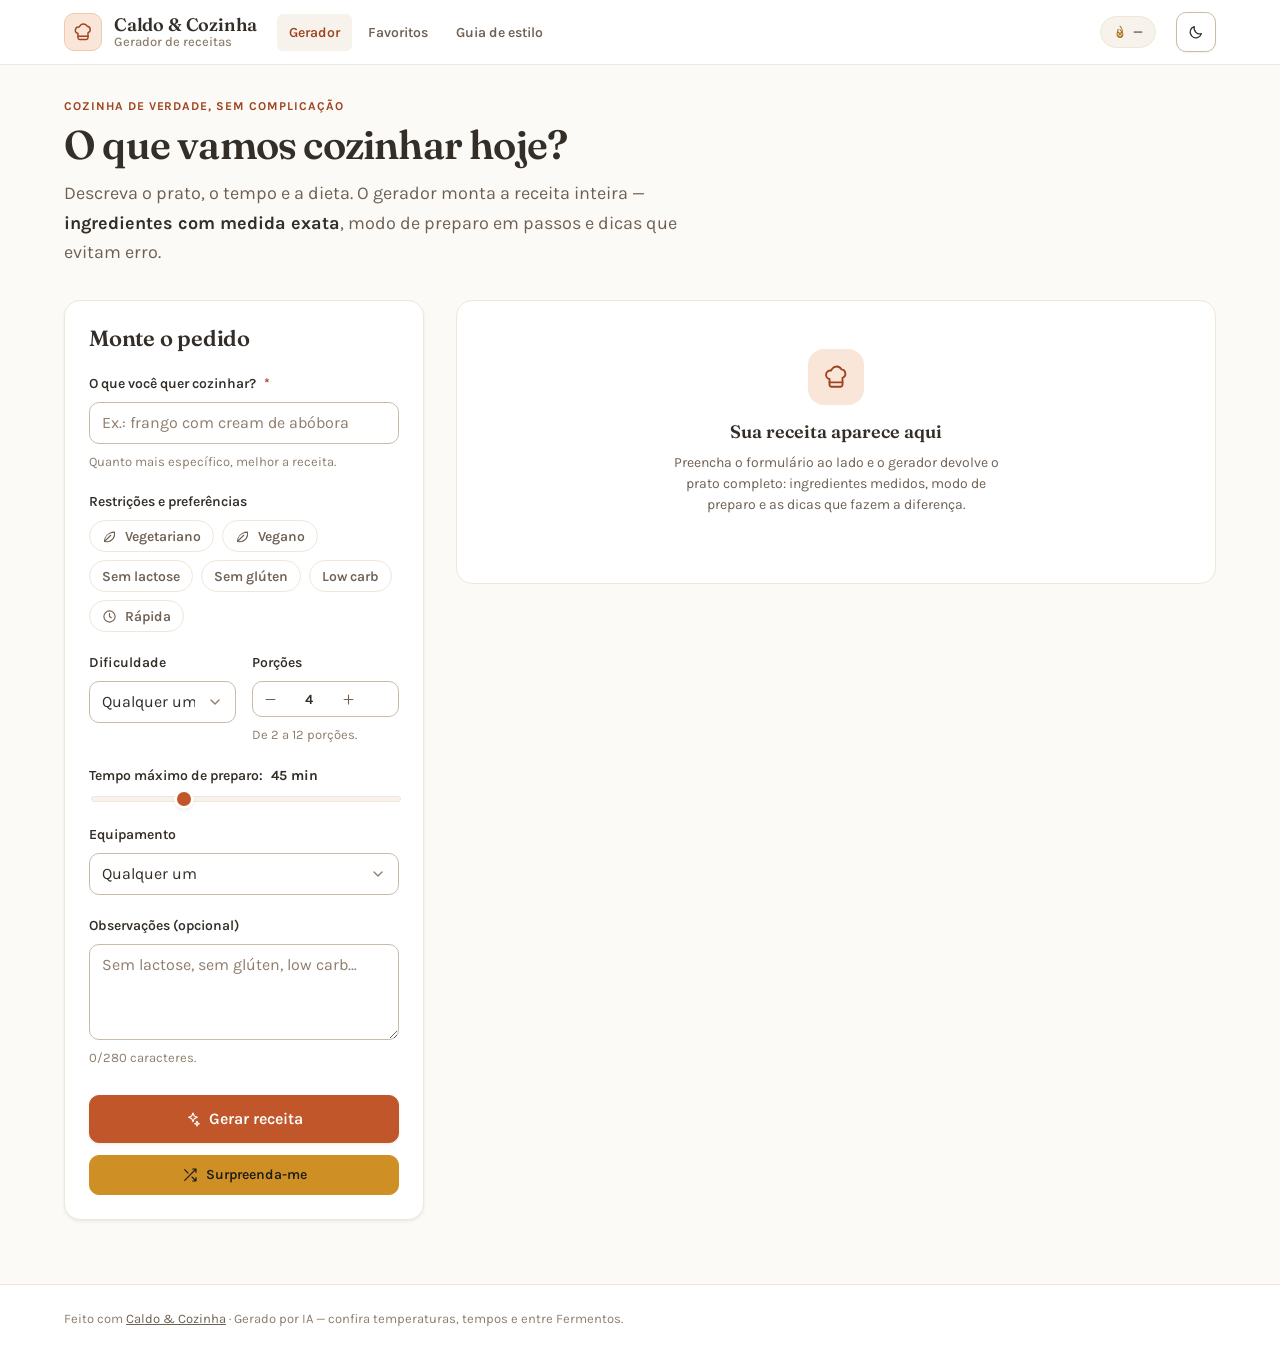
==== index.html @ cf7f99a5 "Esboço" ====
<!doctype html>
<html lang="pt-BR" data-theme="light">
<head>
<meta charset="utf-8">
<meta name="viewport" content="width=device-width, initial-scale=1">
<title>Caldo &amp; Cozinha — Gerador de Receitas</title>
<meta name="description" content="Descreva o que você quer cozinhar e receba a receita completa: ingredientes, modo de preparo, dicas e estimativas de calorias.">
<meta name="theme-color" content="#C0562A">
<link rel="preconnect" href="https://fonts.googleapis.com">
<link rel="preconnect" href="https://fonts.gstatic.com" crossorigin>
<link href="https://fonts.googleapis.com/css2?family=Fraunces:ital,opsz,wght@0,9..144,400;0,9..144,500;0,9..144,600;0,9..144,700;1,9..144,400;1,9..144,600&family=Karla:wght@400;500;600;700&display=swap" rel="stylesheet">
<link rel="stylesheet" href="assets/guide.css">
<link rel="stylesheet" href="assets/app.css">
</head>
<body>

<!-- ============ SPRITE DE ÍCONES ============ -->
<svg width="0" height="0" style="position:absolute" aria-hidden="true">
  <defs>
    <g id="ico" fill="none" stroke="currentColor" stroke-width="1.75" stroke-linecap="round" stroke-linejoin="round"></g>
  </defs>
  <symbol id="i-chef" viewBox="0 0 24 24" fill="none" stroke="currentColor" stroke-width="1.75" stroke-linecap="round" stroke-linejoin="round"><path d="M6 13.87A4 4 0 0 1 7.41 6a5.11 5.11 0 0 1 1.05-1.54A5 5 0 0 1 17 5a4 4 0 0 1 1 7.75V19a2 2 0 0 1-2 2H8a2 2 0 0 1-2-2Z"/><path d="M6 17h12"/></symbol>
  <symbol id="i-clock" viewBox="0 0 24 24" fill="none" stroke="currentColor" stroke-width="1.75" stroke-linecap="round" stroke-linejoin="round"><circle cx="12" cy="12" r="9"/><path d="M12 7v5l3 2"/></symbol>
  <symbol id="i-flame" viewBox="0 0 24 24" fill="none" stroke="currentColor" stroke-width="1.75" stroke-linecap="round" stroke-linejoin="round"><path d="M12 2s4 4 4 8a4 4 0 0 1-8 0c0-1 .5-2 1-2.5"/><path d="M8.5 12A4.5 4.5 0 0 0 7 16.5 5 5 0 0 0 12 21a5 5 0 0 0 5-4.5c0-4-5-8.5-5-8.5"/><path d="M12 21a2.5 2.5 0 0 0 2.5-2.5c0-1.5-1.5-2.5-2.5-4-.5 1-2 1.5-2 4A2.5 2.5 0 0 0 12 21Z"/></symbol>
  <symbol id="i-users" viewBox="0 0 24 24" fill="none" stroke="currentColor" stroke-width="1.75" stroke-linecap="round" stroke-linejoin="round"><path d="M16 21v-2a4 4 0 0 0-4-4H6a4 4 0 0 0-4 4v2"/><circle cx="9" cy="7" r="4"/><path d="M22 21v-2a4 4 0 0 0-3-3.87M16 3.13A4 4 0 0 1 16 11"/></symbol>
  <symbol id="i-search" viewBox="0 0 24 24" fill="none" stroke="currentColor" stroke-width="1.75" stroke-linecap="round" stroke-linejoin="round"><circle cx="11" cy="11" r="7"/><path d="m20 20-3.5-3.5"/></symbol>
  <symbol id="i-plus" viewBox="0 0 24 24" fill="none" stroke="currentColor" stroke-width="1.75" stroke-linecap="round" stroke-linejoin="round"><path d="M12 5v14M5 12h14"/></symbol>
  <symbol id="i-minus" viewBox="0 0 24 24" fill="none" stroke="currentColor" stroke-width="1.75" stroke-linecap="round" stroke-linejoin="round"><path d="M5 12h14"/></symbol>
  <symbol id="i-check" viewBox="0 0 24 24" fill="none" stroke="currentColor" stroke-width="2.5" stroke-linecap="round" stroke-linejoin="round"><path d="m4 12 6 6L20 6"/></symbol>
  <symbol id="i-x" viewBox="0 0 24 24" fill="none" stroke="currentColor" stroke-width="2" stroke-linecap="round" stroke-linejoin="round"><path d="M6 6 18 18M18 6 6 18"/></symbol>
  <symbol id="i-star" viewBox="0 0 24 24" fill="none" stroke="currentColor" stroke-width="1.75" stroke-linecap="round" stroke-linejoin="round"><path d="m12 3 2.9 5.9 6.5.9-4.7 4.6 1.1 6.5L12 17.8 6.2 20.9l1.1-6.5-4.7-4.6 6.5-.9Z"/></symbol>
  <symbol id="i-star-fill" viewBox="0 0 24 24" fill="currentColor" stroke="none"><path d="m12 3 2.9 5.9 6.5.9-4.7 4.6 1.1 6.5L12 17.8 6.2 20.9l1.1-6.5-4.7-4.6 6.5-.9Z"/></symbol>
  <symbol id="i-heart" viewBox="0 0 24 24" fill="none" stroke="currentColor" stroke-width="1.75" stroke-linecap="round" stroke-linejoin="round"><path d="M19 5.6a5 5 0 0 0-7 0l-.5.5-.5-.5a5 5 0 1 0-7 7l8 8 8-8a5 5 0 0 0 0-7Z"/></symbol>
  <symbol id="i-heart-fill" viewBox="0 0 24 24" fill="currentColor" stroke="none"><path d="M19 5.6a5 5 0 0 0-7 0l-.5.5-.5-.5a5 5 0 1 0-7 7l8 8 8-8a5 5 0 0 0 0-7Z"/></symbol>
  <symbol id="i-bookmark" viewBox="0 0 24 24" fill="none" stroke="currentColor" stroke-width="1.75" stroke-linecap="round" stroke-linejoin="round"><path d="M6 4a2 2 0 0 1 2-2h8a2 2 0 0 1 2 2v18l-6-4-6 4Z"/></symbol>
  <symbol id="i-share" viewBox="0 0 24 24" fill="none" stroke="currentColor" stroke-width="1.75" stroke-linecap="round" stroke-linejoin="round"><circle cx="18" cy="5" r="3"/><circle cx="6" cy="12" r="3"/><circle cx="18" cy="19" r="3"/><path d="m8.6 10.6 6.8-4M8.6 13.4l6.8 4"/></symbol>
  <symbol id="i-filter" viewBox="0 0 24 24" fill="none" stroke="currentColor" stroke-width="1.75" stroke-linecap="round" stroke-linejoin="round"><path d="M3 5h18l-7 8v6l-4 2v-8Z"/></symbol>
  <symbol id="i-chevron-down" viewBox="0 0 24 24" fill="none" stroke="currentColor" stroke-width="2" stroke-linecap="round" stroke-linejoin="round"><path d="m6 9 6 6 6-6"/></symbol>
  <symbol id="i-chevron-right" viewBox="0 0 24 24" fill="none" stroke="currentColor" stroke-width="2" stroke-linecap="round" stroke-linejoin="round"><path d="m9 6 6 6-6 6"/></symbol>
  <symbol id="i-chevron-left" viewBox="0 0 24 24" fill="none" stroke="currentColor" stroke-width="2" stroke-linecap="round" stroke-linejoin="round"><path d="m15 6-6 6 6 6"/></symbol>
  <symbol id="i-info" viewBox="0 0 24 24" fill="none" stroke="currentColor" stroke-width="1.75" stroke-linecap="round" stroke-linejoin="round"><circle cx="12" cy="12" r="9"/><path d="M12 11v5M12 8h.01"/></symbol>
  <symbol id="i-alert" viewBox="0 0 24 24" fill="none" stroke="currentColor" stroke-width="1.75" stroke-linecap="round" stroke-linejoin="round"><path d="M10.3 3.9 1.8 18a2 2 0 0 0 1.7 3h17a2 2 0 0 0 1.7-3L13.7 3.9a2 2 0 0 0-3.4 0Z"/><path d="M12 9v4M12 17h.01"/></symbol>
  <symbol id="i-check-circle" viewBox="0 0 24 24" fill="none" stroke="currentColor" stroke-width="1.75" stroke-linecap="round" stroke-linejoin="round"><circle cx="12" cy="12" r="9"/><path d="m8.5 12.5 2.5 2.5 4.5-5"/></symbol>
  <symbol id="i-leaf" viewBox="0 0 24 24" fill="none" stroke="currentColor" stroke-width="1.75" stroke-linecap="round" stroke-linejoin="round"><path d="M4 20s0-9 8-13c4-2 8-2 8-2s1 6-2 10-9 6-14 5Z"/><path d="M4 20 14 10"/></symbol>
  <symbol id="i-utensils" viewBox="0 0 24 24" fill="none" stroke="currentColor" stroke-width="1.75" stroke-linecap="round" stroke-linejoin="round"><path d="M3 2v7a3 3 0 0 0 6 0V2M6 2v20M15 2v8a3 3 0 0 0 3 3h1M19 2v20"/></symbol>
  <symbol id="i-book" viewBox="0 0 24 24" fill="none" stroke="currentColor" stroke-width="1.75" stroke-linecap="round" stroke-linejoin="round"><path d="M12 6v16M12 6a3 3 0 0 0-3-3H4a1 1 0 0 0-1 1v14a1 1 0 0 0 1 1h5a3 3 0 0 1 3 3M12 6a3 3 0 0 1 3-3h5a1 1 0 0 1 1 1v14a1 1 0 0 1-1 1h-5a3 3 0 0 0-3 3"/></symbol>
  <symbol id="i-sparkles" viewBox="0 0 24 24" fill="none" stroke="currentColor" stroke-width="1.75" stroke-linecap="round" stroke-linejoin="round"><path d="m12 3 1.9 4.6L18.5 9.5l-4.6 1.9L12 16l-1.9-4.6L5.5 9.5l4.6-1.9Z"/><path d="M18 15.5 19 18l2.5 1-2.5 1-1 2.5-1-2.5L14.5 19l2.5-1Z"/></symbol>
  <symbol id="i-trash" viewBox="0 0 24 24" fill="none" stroke="currentColor" stroke-width="1.75" stroke-linecap="round" stroke-linejoin="round"><path d="M3 6h18M8 6V4a1 1 0 0 1 1-1h6a1 1 0 0 1 1 1v2M19 6l-1 14a2 2 0 0 1-2 2H8a2 2 0 0 1-2-2L5 6"/></symbol>
  <symbol id="i-arrow-right" viewBox="0 0 24 24" fill="none" stroke="currentColor" stroke-width="2" stroke-linecap="round" stroke-linejoin="round"><path d="M4 12h16M14 6l6 6-6 6"/></symbol>
  <symbol id="i-arrow-left" viewBox="0 0 24 24" fill="none" stroke="currentColor" stroke-width="2" stroke-linecap="round" stroke-linejoin="round"><path d="M20 12H4M10 6l-6 6 6 6"/></symbol>
  <symbol id="i-sun" viewBox="0 0 24 24" fill="none" stroke="currentColor" stroke-width="1.75" stroke-linecap="round" stroke-linejoin="round"><circle cx="12" cy="12" r="4"/><path d="M12 2v2M12 20v2M4.9 4.9l1.4 1.4M17.7 17.7l1.4 1.4M2 12h2M20 12h2M4.9 19.1l1.4-1.4M17.7 6.3l1.4-1.4"/></symbol>
  <symbol id="i-moon" viewBox="0 0 24 24" fill="none" stroke="currentColor" stroke-width="1.75" stroke-linecap="round" stroke-linejoin="round"><path d="M20 14.5A8.5 8.5 0 0 1 9.5 4a8.5 8.5 0 1 0 10.5 10.5Z"/></symbol>
  <symbol id="i-copy" viewBox="0 0 24 24" fill="none" stroke="currentColor" stroke-width="1.75" stroke-linecap="round" stroke-linejoin="round"><rect x="9" y="9" width="12" height="12" rx="2"/><path d="M5 15H4a2 2 0 0 1-2-2V4a2 2 0 0 1 2-2h9a2 2 0 0 1 2 2v1"/></symbol>
  <symbol id="i-sliders" viewBox="0 0 24 24" fill="none" stroke="currentColor" stroke-width="1.75" stroke-linecap="round" stroke-linejoin="round"><path d="M4 21v-7M4 10V3M12 21v-9M12 8V3M20 21v-5M20 12V3M1 14h6M9 8h6M17 16h6"/></symbol>
  <symbol id="i-basket" viewBox="0 0 24 24" fill="none" stroke="currentColor" stroke-width="1.75" stroke-linecap="round" stroke-linejoin="round"><path d="M3 9h18l-1.6 10.1A2 2 0 0 1 17.4 21H6.6a2 2 0 0 1-2-1.9Z"/><path d="m8 9 3-6M16 9l-3-6M12 9v12"/></symbol>
  <symbol id="i-timer" viewBox="0 0 24 24" fill="none" stroke="currentColor" stroke-width="1.75" stroke-linecap="round" stroke-linejoin="round"><path d="M10 2h4M12 14l3-3"/><circle cx="12" cy="14" r="8"/></symbol>
  <symbol id="i-list" viewBox="0 0 24 24" fill="none" stroke="currentColor" stroke-width="1.75" stroke-linecap="round" stroke-linejoin="round"><path d="M8 6h13M8 12h13M8 18h13M3 6h.01M3 12h.01M3 18h.01"/></symbol>
  <symbol id="i-grid" viewBox="0 0 24 24" fill="none" stroke="currentColor" stroke-width="1.75" stroke-linecap="round" stroke-linejoin="round"><rect x="3" y="3" width="7" height="7" rx="1"/><rect x="14" y="3" width="7" height="7" rx="1"/><rect x="3" y="14" width="7" height="7" rx="1"/><rect x="14" y="14" width="7" height="7" rx="1"/></symbol>
  <symbol id="i-more" viewBox="0 0 24 24" fill="none" stroke="currentColor" stroke-width="2.5" stroke-linecap="round"><path d="M5 12h.01M12 12h.01M19 12h.01"/></symbol>
  <symbol id="i-print" viewBox="0 0 24 24" fill="none" stroke="currentColor" stroke-width="1.75" stroke-linecap="round" stroke-linejoin="round"><path d="M6 9V3h12v6M6 18H4a2 2 0 0 1-2-2v-4a2 2 0 0 1 2-2h16a2 2 0 0 1 2 2v4a2 2 0 0 1-2 2h-2"/><rect x="6" y="14" width="12" height="8" rx="1"/></symbol>
  <symbol id="i-send" viewBox="0 0 24 24" fill="none" stroke="currentColor" stroke-width="1.75" stroke-linecap="round" stroke-linejoin="round"><path d="m22 2-7 20-4-9-9-4Z"/><path d="M22 2 11 13"/></symbol>
  <symbol id="i-shuffle" viewBox="0 0 24 24" fill="none" stroke="currentColor" stroke-width="1.75" stroke-linecap="round" stroke-linejoin="round"><path d="M16 3h5v5M4 20 21 3M21 16v5h-5M15 15l6 6M4 4l5 5"/></symbol>
</svg>

<!-- ============ HEADER ============ -->
<header class="app-header">
  <div class="app-header-inner">
    <a class="brand" href="index.html" aria-label="Caldo e Cozinha — página inicial">
      <span class="brand-mark"><svg><use href="#i-chef"/></svg></span>
      <span class="brand-name">Caldo &amp; Cozinha<small>Gerador de receitas</small></span>
    </a>

    <nav class="app-nav" aria-label="Principal">
      <a href="#gerador" data-view="generator" class="is-active">Gerador</a>
      <a href="#favoritos" data-view="favorites">Favoritos <span class="nav-count" id="fav-count" hidden>0</span></a>
      <a href="guide.html">Guia de estilo</a>
    </nav>

    <div class="app-header-spacer"></div>

    <span class="quota-pill" id="quota-pill" title="Receitas geradas hoje">
      <svg><use href="#i-flame"/></svg><span id="quota-text">—</span>
    </span>

    <button class="btn btn--secondary btn--icon" id="theme-toggle" aria-label="Alternar tema claro/escuro" title="Alternar tema">
      <svg class="only-light"><use href="#i-moon"/></svg>
      <svg class="only-dark"><use href="#i-sun"/></svg>
    </button>
  </div>
</header>

<!-- ============ APP ============ -->
<main class="app-main">

  <!-- ===== VISAO: GERADOR ===== -->
  <section class="view" id="view-generator">

    <div class="hero">
      <span class="hero-eyebrow">Cozinha de verdade, sem complicação</span>
      <h1>O que vamos cozinhar hoje?</h1>
      <p class="hero-lede">
        Descreva o prato, o tempo e a dieta. O gerador monta a receita inteira —
        <strong>ingredientes com medida exata</strong>, modo de preparo em passos e dicas que evitam erro.
      </p>
    </div>

    <div class="gen-layout">

      <!-- --- FORMULARIO --- -->
      <aside class="gen-panel">
        <h3>Monte o pedido</h3>

        <form id="gen-form" novalidate>
          <div class="field">
            <label class="field-label" for="dish">O que você quer cozinhar? <span class="req" aria-hidden="true">*</span></label>
            <input class="input" id="dish" name="dish" type="text" maxlength="120" autocomplete="off"
                   placeholder="Ex.: frango com cream de abóbora" aria-describedby="dish-hint">
            <span class="field-hint" id="dish-hint">Quanto mais específico, melhor a receita.</span>
            <span class="field-error" id="dish-error" hidden><svg><use href="#i-alert"/></svg> Diga o que você quer cozinhar.</span>
          </div>

          <div class="field">
            <span class="field-label" id="diet-label">Restrições e preferências</span>
            <div class="chip-row" role="group" aria-labelledby="diet-label">
              <button type="button" class="chip" data-chip="vegetariano" aria-pressed="false"><svg><use href="#i-leaf"/></svg> Vegetariano</button>
              <button type="button" class="chip" data-chip="vegano" aria-pressed="false"><svg><use href="#i-leaf"/></svg> Vegano</button>
              <button type="button" class="chip" data-chip="sem lactose" aria-pressed="false">Sem lactose</button>
              <button type="button" class="chip" data-chip="sem gluten" aria-pressed="false">Sem glúten</button>
              <button type="button" class="chip" data-chip="low carb" aria-pressed="false">Low carb</button>
              <button type="button" class="chip" data-chip="rapida" aria-pressed="false"><svg><use href="#i-clock"/></svg> Rápida</button>
            </div>
          </div>

          <div class="gen-form-row">
            <div class="field">
              <label class="field-label" for="difficulty">Dificuldade</label>
              <select class="select" id="difficulty" name="difficulty">
                <option value="Qualquer uma">Qualquer uma</option>
                <option value="Fácil">Fácil</option>
                <option value="Média">Média</option>
                <option value="Desafio">Desafio</option>
              </select>
            </div>
            <div class="field">
              <span class="field-label" id="servings-label">Porções</span>
              <div class="stepper" role="group" aria-labelledby="servings-label">
                <button type="button" data-step="-1" aria-label="Diminuir porções"><svg><use href="#i-minus"/></svg></button>
                <output id="servings" aria-live="polite">4</output>
                <button type="button" data-step="1" aria-label="Aumentar porções"><svg><use href="#i-plus"/></svg></button>
              </div>
              <span class="field-hint">De 2 a 12 porções.</span>
            </div>
          </div>

          <div class="field">
            <label class="field-label" for="max-time">Tempo máximo de preparo: <strong id="max-time-value">45 min</strong></label>
            <input class="range" id="max-time" type="range" min="15" max="120" step="15" value="45">
          </div>

          <div class="field">
            <label class="field-label" for="equipment">Equipamento</label>
            <select class="select" id="equipment" name="equipment">
              <option value="Qualquer um">Qualquer um</option>
              <option value="Fogão">Fogão</option>
              <option value="Forno">Forno</option>
              <option value="Airfryer">Airfryer</option>
              <option value="Micro-ondas">Micro-ondas</option>
              <option value="Sem cozinhar">Sem cozinhar</option>
            </select>
          </div>

          <div class="field">
            <label class="field-label" for="notes">Observações (opcional)</label>
            <textarea class="textarea" id="notes" name="notes" maxlength="280"
                      placeholder="Sem lactose, sem glúten, low carb…"></textarea>
            <span class="field-hint"><span id="notes-count">0</span>/280 caracteres.</span>
          </div>

          <div class="gen-actions">
            <button class="btn btn--primary btn--lg btn--block" type="submit" id="generate-btn">
              <svg><use href="#i-sparkles"/></svg> Gerar receita
            </button>
            <button class="btn btn--accent btn--block" type="button" id="surprise-btn">
              <svg><use href="#i-shuffle"/></svg> Surpreenda-me
            </button>
          </div>
        </form>
      </aside>

      <!-- --- RESULTADO --- -->
      <div class="gen-result" id="result" aria-live="polite" aria-busy="false">

        <div class="empty" id="result-empty">
          <div class="empty-icon"><svg><use href="#i-chef"/></svg></div>
          <h4>Sua receita aparece aqui</h4>
          <p>Preencha o formulário ao lado e o gerador devolve o prato completo: ingredientes medidos, modo de preparo e as dicas que fazem a diferença.</p>
        </div>

        <div class="skeleton-wrap" id="result-skeleton" hidden>
          <div class="skeleton skeleton--media"></div>
          <div class="skeleton-wrap-body">
            <div class="skeleton skeleton--title"></div>
            <div class="skeleton skeleton--text"></div>
            <div class="skeleton skeleton--text"></div>
            <div class="skeleton skeleton--text" style="width:45%"></div>
          </div>
        </div>

        <div id="result-content" hidden></div>
      </div>

    </div>
  </section>

  <!-- ===== VISAO: FAVORITOS ===== -->
  <section class="view" id="view-favorites" hidden>
    <div class="page-head">
      <h2>Favoritos</h2>
      <p>As receitas salvas ficam guardadas neste navegador — nada sai do seu computador.</p>
    </div>
    <div class="recipe-grid" id="favorites-grid"></div>
  </section>

</main>

<footer class="app-footer">
  <p>
    Feito com <a href="guide.html">Caldo &amp; Cozinha</a> · Gerado por IA — confira temperaturas, tempos e entre Fermentos.
  </p>
</footer>

<!-- ============ TOAST ============ -->
<div class="toast-wrap" id="toast-wrap" role="status" aria-live="polite"></div>

<script src="assets/app.js"></script>
</body>
</html>
---- assets/guide.css ----
/* ==========================================================================
   Style Guide — Gerador de Receitas
   "Caldo & Cozinha" — quente, aconchegante, artesanal
   Tokens first. Componentes sem prefixo (produto), chrome com prefixo .sg-
   ========================================================================== */

/* --------------------------------------------------------------------------
   1. TOKENS
   -------------------------------------------------------------------------- */
:root {
  /* Rampas de marca */
  --terracotta-50:  #FDF5F0;
  --terracotta-100: #F9E6D8;
  --terracotta-200: #F1C9AF;
  --terracotta-300: #E5A47D;
  --terracotta-400: #D4794A;
  --terracotta-500: #C0562A;
  --terracotta-600: #9E4420;
  --terracotta-700: #7E371C;
  --terracotta-800: #632D19;
  --terracotta-900: #4E2716;

  --olive-50:  #F5F7F0;
  --olive-100: #E7EDD9;
  --olive-200: #CFDDB4;
  --olive-300: #AFC288;
  --olive-400: #8EA761;
  --olive-500: #728C47;
  --olive-600: #596F37;
  --olive-700: #47582E;
  --olive-800: #394626;
  --olive-900: #2F3A21;

  --mustard-50:  #FDF8EA;
  --mustard-100: #FAEDC7;
  --mustard-200: #F4DB95;
  --mustard-300: #EBC661;
  --mustard-400: #E1AC3A;
  --mustard-500: #CE9024;
  --mustard-600: #A8701A;
  --mustard-700: #815516;
  --mustard-800: #664115;
  --mustard-900: #543616;

  --warm-0:   #FFFFFF;
  --warm-50:  #FCFAF7;
  --warm-100: #F7F2EB;
  --warm-200: #EFE7DA;
  --warm-300: #E2D7C7;
  --warm-400: #C9BBAA;
  --warm-500: #AC9C89;
  --warm-600: #8D7E6D;
  --warm-700: #6E6154;
  --warm-800: #4E453B;
  --warm-900: #342E28;
  --warm-950: #201C18;

  /* Aliases semânticos — claro */
  --bg:              var(--warm-50);
  --surface:         var(--warm-0);
  --surface-raised:  var(--warm-0);
  --surface-sunken:  var(--warm-100);
  --surface-inverse: var(--warm-900);

  --border:        var(--warm-200);
  --border-strong: var(--warm-400);
  --border-subtle: var(--warm-100);

  --text:         var(--warm-900);
  --text-muted:   var(--warm-700);
  --text-subtle:  var(--warm-600);
  --text-inverse: var(--warm-50);
  --text-primary: var(--terracotta-600);

  --primary:         var(--terracotta-500);
  --primary-hover:   var(--terracotta-600);
  --primary-active:  var(--terracotta-700);
  --primary-subtle:  var(--terracotta-100);
  --primary-border:  var(--terracotta-200);
  --on-primary:      #FFFFFF;

  --secondary:         var(--olive-600);
  --secondary-hover:   var(--olive-700);
  --secondary-subtle:  var(--olive-100);
  --secondary-border:  var(--olive-200);
  --on-secondary:      #FFFFFF;

  --accent:         var(--mustard-500);
  --accent-hover:   var(--mustard-600);
  --accent-subtle:  var(--mustard-100);
  --accent-border:  var(--mustard-200);
  --on-accent:      var(--warm-950);

  --success:        #3F6B2E;  --success-subtle:  #EDF5E6;  --success-border:  #C6DCB2;
  --warning:        #A9730F;  --warning-subtle:  #FCF3E1;  --warning-border:  #EBD3A3;
  --danger:         #AE2E24;  --danger-subtle:   #FCEEEC;  --danger-border:   #F2C4BF;
  --info:           #38698C;  --info-subtle:     #EDF3F8;  --info-border:     #C3D8E6;

  /* Tipografia */
  --font-display: "Fraunces", "Iowan Old Style", Georgia, "Times New Roman", serif;
  --font-body: "Karla", "Segoe UI", system-ui, -apple-system, "Helvetica Neue", sans-serif;
  --font-mono: "SFMono-Regular", "Cascadia Code", Consolas, "Liberation Mono", monospace;

  --fs-display-xl: 3.5rem;
  --fs-display-lg: 3rem;
  --fs-display-md: 2.5rem;
  --fs-h1: 2.25rem;
  --fs-h2: 1.75rem;
  --fs-h3: 1.375rem;
  --fs-h4: 1.125rem;
  --fs-lg: 1.125rem;
  --fs-md: 1rem;
  --fs-sm: 0.875rem;
  --fs-xs: 0.8125rem;
  --fs-overline: 0.75rem;

  --lh-tight: 1.1;
  --lh-snug: 1.25;
  --lh-normal: 1.5;
  --lh-relaxed: 1.65;

  --ls-tight: -0.02em;
  --ls-snug: -0.01em;
  --ls-normal: 0;
  --ls-wide: 0.02em;
  --ls-wideest: 0.08em;

  /* Espaço */
  --space-0: 0;
  --space-1: 0.25rem;
  --space-2: 0.5rem;
  --space-3: 0.75rem;
  --space-4: 1rem;
  --space-5: 1.25rem;
  --space-6: 1.5rem;
  --space-8: 2rem;
  --space-10: 2.5rem;
  --space-12: 3rem;
  --space-16: 4rem;
  --space-20: 5rem;
  --space-24: 6rem;

  /* Formas */
  --radius-xs: 4px;
  --radius-sm: 6px;
  --radius-md: 10px;
  --radius-lg: 16px;
  --radius-xl: 24px;
  --radius-full: 999px;

  /* Sombras (tingidas de quente) */
  --shadow-xs: 0 1px 2px rgba(52, 46, 40, 0.06);
  --shadow-sm: 0 1px 2px rgba(52, 46, 40, 0.06), 0 2px 4px rgba(52, 46, 40, 0.04);
  --shadow-md: 0 2px 4px rgba(52, 46, 40, 0.05), 0 8px 16px rgba(52, 46, 40, 0.06);
  --shadow-lg: 0 4px 8px rgba(52, 46, 40, 0.06), 0 16px 32px rgba(52, 46, 40, 0.08);
  --shadow-xl: 0 8px 16px rgba(52, 46, 40, 0.08), 0 32px 64px rgba(52, 46, 40, 0.10);
  --ring: 0 0 0 3px rgba(192, 86, 42, 0.35);

  /* Movimento */
  --dur-1: 120ms;
  --dur-2: 180ms;
  --dur-3: 260ms;
  --dur-4: 400ms;
  --ease-out: cubic-bezier(0.16, 1, 0.3, 1);
  --ease-in-out: cubic-bezier(0.65, 0, 0.35, 1);
  --ease-spring: cubic-bezier(0.34, 1.56, 0.64, 1);

  /* Layout */
  --container: 1200px;
  --container-narrow: 760px;
  --gutter: 1.5rem;
  --topbar-h: 60px;
  --sidebar-w: 268px;
}

/* Tema escuro — carvão quente, não preto puro */
[data-theme="dark"] {
  --bg:              #17120E;
  --surface:         #1E1813;
  --surface-raised:  #271F19;
  --surface-sunken:  #120E0B;
  --surface-inverse: var(--warm-100);

  --border:        #3A2F26;
  --border-strong: #4C3E33;
  --border-subtle: #2B231C;

  --text:         #F3EBE1;
  --text-muted:   #B6A492;
  --text-subtle:  #8B7B6C;
  --text-inverse: #201C18;
  --text-primary: var(--terracotta-300);

  --primary:         var(--terracotta-400);
  --primary-hover:   var(--terracotta-300);
  --primary-active:  var(--terracotta-200);
  --primary-subtle:  #33201A;
  --primary-border:  #4A2C20;
  --on-primary:      #2A1208;

  --secondary:         var(--olive-300);
  --secondary-hover:   var(--olive-200);
  --secondary-subtle:  #23291C;
  --secondary-border:  #333D29;
  --on-secondary:      #1E1813;

  --accent:         var(--mustard-300);
  --accent-hover:   var(--mustard-200);
  --accent-subtle:  #302714;
  --accent-border:  #453718;
  --on-accent:      #201C18;

  --success:        #8FBE74;  --success-subtle:  #1E2A17;  --success-border:  #31422A;
  --warning:        #E0B45C;  --warning-subtle:  #2C2413;  --warning-border:  #443719;
  --danger:         #F09187;  --danger-subtle:   #2E1917;  --danger-border:   #4A2A26;
  --info:           #86B4D4;  --info-subtle:     #16242E;  --info-border:     #253A49;

  --shadow-xs: 0 1px 2px rgba(0, 0, 0, 0.4);
  --shadow-sm: 0 1px 2px rgba(0, 0, 0, 0.4), 0 2px 4px rgba(0, 0, 0, 0.3);
  --shadow-md: 0 2px 4px rgba(0, 0, 0, 0.35), 0 8px 16px rgba(0, 0, 0, 0.4);
  --shadow-lg: 0 4px 8px rgba(0, 0, 0, 0.4), 0 16px 32px rgba(0, 0, 0, 0.45);
  --shadow-xl: 0 8px 16px rgba(0, 0, 0, 0.5), 0 32px 64px rgba(0, 0, 0, 0.5);
  --ring: 0 0 0 3px rgba(229, 134, 81, 0.4);
}

/* --------------------------------------------------------------------------
   2. RESET
   -------------------------------------------------------------------------- */
*, *::before, *::after { box-sizing: border-box; }

html { -webkit-text-size-adjust: 100%; scroll-behavior: smooth; scroll-padding-top: calc(var(--topbar-h) + var(--space-6)); }

body {
  margin: 0;
  background: var(--bg);
  color: var(--text);
  font-family: var(--font-body);
  font-size: var(--fs-md);
  line-height: var(--lh-normal);
  font-synthesis-weight: none;
  -webkit-font-smoothing: antialiased;
  text-rendering: optimizeLegibility;
}

h1, h2, h3, h4, h5, h6, p, figure, blockquote, dl, dd { margin: 0; }
ul, ol { margin: 0; padding: 0; }
img, svg { display: block; max-width: 100%; }
button, input, select, textarea { font: inherit; color: inherit; }

:focus-visible {
  outline: 2px solid var(--primary);
  outline-offset: 2px;
  border-radius: var(--radius-xs);
}

::selection { background: var(--primary-subtle); color: var(--text); }

@media (prefers-reduced-motion: reduce) {
  *, *::before, *::after {
    animation-duration: 0.01ms !important;
    animation-iteration-count: 1 !important;
    transition-duration: 0.01ms !important;
    scroll-behavior: auto !important;
  }
}

/* --------------------------------------------------------------------------
   3. CHROME DO STYLE GUIDE (.sg-)
   -------------------------------------------------------------------------- */
.sg-topbar {
  position: sticky; top: 0; z-index: 50;
  height: var(--topbar-h);
  display: flex; align-items: center; gap: var(--space-4);
  padding: 0 var(--space-6);
  background: color-mix(in srgb, var(--surface) 88%, transparent);
  backdrop-filter: saturate(160%) blur(12px);
  border-bottom: 1px solid var(--border);
}
.sg-brand { display: flex; align-items: center; gap: var(--space-3); font-family: var(--font-display); font-weight: 600; font-size: var(--fs-md); letter-spacing: var(--ls-snug); }
.sg-brand-mark { width: 30px; height: 30px; border-radius: var(--radius-sm); background: linear-gradient(140deg, var(--terracotta-400), var(--terracotta-600)); display: grid; place-items: center; color: #fff; box-shadow: var(--shadow-sm); }
.sg-brand-mark svg { width: 18px; height: 18px; }
.sg-brand small { display: block; font-family: var(--font-body); font-size: var(--fs-xs); font-weight: 500; color: var(--text-subtle); letter-spacing: var(--ls-wide); }
.sg-topbar-spacer { flex: 1; }
.sg-topbar-meta { display: flex; align-items: center; gap: var(--space-3); font-size: var(--fs-sm); color: var(--text-subtle); }
.sg-version { font-family: var(--font-mono); font-size: var(--fs-xs); padding: 2px var(--space-2); border-radius: var(--radius-full); background: var(--surface-sunken); border: 1px solid var(--border-subtle); }
.only-dark { display: none; }
[data-theme="dark"] .only-light { display: none; }
[data-theme="dark"] .only-dark { display: block; }

.sg-layout { display: grid; grid-template-columns: var(--sidebar-w) minmax(0, 1fr); align-items: start; }

.sg-sidebar {
  position: sticky; top: var(--topbar-h);
  height: calc(100vh - var(--topbar-h));
  overflow-y: auto;
  padding: var(--space-8) var(--space-5) var(--space-16);
  border-right: 1px solid var(--border);
  background: var(--bg);
  scrollbar-width: thin;
}
.sg-nav-group + .sg-nav-group { margin-top: var(--space-6); }
.sg-nav-title { font-size: var(--fs-overline); font-weight: 700; letter-spacing: var(--ls-wideest); text-transform: uppercase; color: var(--text-subtle); margin-bottom: var(--space-2); padding-left: var(--space-3); }
.sg-nav a {
  display: flex; align-items: center; gap: var(--space-2);
  padding: 5px var(--space-3);
  border-radius: var(--radius-sm);
  color: var(--text-muted);
  text-decoration: none;
  font-size: var(--fs-sm);
  line-height: 1.4;
  transition: background var(--dur-1) var(--ease-out), color var(--dur-1) var(--ease-out);
}
.sg-nav a:hover { background: var(--surface-sunken); color: var(--text); }
.sg-nav a.is-active { background: var(--primary-subtle); color: var(--text-primary); font-weight: 600; }
.sg-nav a.is-active::before { content: ""; width: 3px; height: 14px; border-radius: var(--radius-full); background: var(--primary); margin-left: calc(var(--space-3) * -1 - 2px); }

.sg-main { padding: var(--space-10) var(--space-8) var(--space-24); max-width: 1100px; width: 100%; }

.sg-section { padding-bottom: var(--space-16); margin-bottom: var(--space-16); border-bottom: 1px solid var(--border); }
.sg-section:last-of-type { border-bottom: 0; }
.sg-section > header { margin-bottom: var(--space-8); }
.sg-eyebrow { display: inline-flex; align-items: center; gap: var(--space-2); font-size: var(--fs-overline); font-weight: 700; letter-spacing: var(--ls-wideest); text-transform: uppercase; color: var(--text-primary); margin-bottom: var(--space-2); }
.sg-eyebrow::before { content: ""; width: 18px; height: 2px; border-radius: 2px; background: var(--primary); }

h1, h2, h3, h4 { font-family: var(--font-display); font-weight: 600; color: var(--text); }
h1 { font-size: var(--fs-h1); line-height: var(--lh-tight); letter-spacing: var(--ls-tight); }
h2 { font-size: var(--fs-h2); line-height: var(--lh-snug); letter-spacing: var(--ls-snug); }
h3 { font-size: var(--fs-h3); line-height: var(--lh-snug); letter-spacing: var(--ls-snug); }
h4 { font-size: var(--fs-h4); line-height: var(--lh-snug); }

.sg-lede { font-size: var(--fs-lg); line-height: var(--lh-relaxed); color: var(--text-muted); max-width: 62ch; margin-top: var(--space-3); }
.sg-note { color: var(--text-subtle); font-size: var(--fs-sm); max-width: 70ch; }

.sg-note code, .sg-demo code, td code, li code {
  font-family: var(--font-mono);
  font-size: 0.88em;
  background: var(--surface-sunken);
  border: 1px solid var(--border-subtle);
  color: var(--text-primary);
  padding: 1px 5px;
  border-radius: var(--radius-xs);
  white-space: nowrap;
}
kbd {
  font-family: var(--font-mono);
  font-size: 0.82em;
  background: var(--surface);
  border: 1px solid var(--border-strong);
  border-bottom-width: 2px;
  border-radius: var(--radius-xs);
  padding: 1px 5px;
  color: var(--text-muted);
}
.sg-hr { height: 1px; background: var(--border); border: 0; margin: var(--space-8) 0; }
.sg-sub { margin-top: var(--space-12); margin-bottom: var(--space-4); }
.sg-sub:first-of-type { margin-top: var(--space-8); }

/* Blocos de demonstração */
.sg-demo {
  border: 1px solid var(--border);
  border-radius: var(--radius-lg);
  background: var(--surface);
  padding: var(--space-6);
  margin-top: var(--space-4);
}
.sg-demo--sunken { background: var(--surface-sunken); border-style: dashed; }
.sg-demo--flush { padding: 0; overflow: hidden; }
.sg-demo-row { display: flex; flex-wrap: wrap; gap: var(--space-3); align-items: center; }
.sg-demo-col { display: flex; flex-direction: column; gap: var(--space-3); align-items: flex-start; }
.sg-demo-grid { display: grid; gap: var(--space-4); grid-template-columns: repeat(auto-fit, minmax(220px, 1fr)); }
.sg-demo-grid--2 { grid-template-columns: repeat(auto-fit, minmax(320px, 1fr)); }

.sg-label { font-size: var(--fs-overline); font-weight: 700; letter-spacing: var(--ls-wideest); text-transform: uppercase; color: var(--text-subtle); margin-bottom: var(--space-3); display: block; }
.sg-specs { display: grid; grid-template-columns: minmax(120px, auto) 1fr; gap: var(--space-2) var(--space-4); font-size: var(--fs-sm); margin-top: var(--space-4); }
.sg-specs dt { color: var(--text-subtle); font-family: var(--font-mono); font-size: var(--fs-xs); }
.sg-specs dd { color: var(--text); margin: 0; }

/* Swatches */
.swatch-grid { display: grid; gap: var(--space-3); grid-template-columns: repeat(auto-fill, minmax(112px, 1fr)); }
.swatch { border: 1px solid var(--border); border-radius: var(--radius-md); overflow: hidden; background: var(--surface); text-align: left; padding: 0; cursor: pointer; font: inherit; color: inherit; transition: transform var(--dur-2) var(--ease-out), box-shadow var(--dur-2) var(--ease-out); }
.swatch:hover { transform: translateY(-2px); box-shadow: var(--shadow-md); }
.swatch-color { height: 64px; border-bottom: 1px solid var(--border); }
.swatch-meta { padding: var(--space-2) var(--space-3); }
.swatch-name { font-size: var(--fs-xs); font-weight: 700; letter-spacing: var(--ls-wide); text-transform: uppercase; }
.swatch-hex { font-family: var(--font-mono); font-size: var(--fs-xs); color: var(--text-subtle); }

/* Rampas */
.ramp { border: 1px solid var(--border); border-radius: var(--radius-md); overflow: hidden; margin-bottom: var(--space-4); }
.ramp-head { display: flex; align-items: baseline; justify-content: space-between; gap: var(--space-3); padding: var(--space-3) var(--space-4); background: var(--surface-sunken); border-bottom: 1px solid var(--border); }
.ramp-head strong { font-family: var(--font-display); font-size: var(--fs-md); }
.ramp-head span { font-size: var(--fs-xs); color: var(--text-subtle); font-family: var(--font-mono); }
.ramp-steps { display: grid; grid-template-columns: repeat(10, 1fr); }
.ramp-step { height: 56px; display: flex; align-items: flex-end; justify-content: center; padding-bottom: 5px; font-family: var(--font-mono); font-size: 10px; cursor: pointer; transition: transform var(--dur-1) var(--ease-out); }
.ramp-step:hover { transform: scaleY(1.08); }

/* Tipografia */
.type-row { display: grid; grid-template-columns: 190px 1fr; gap: var(--space-6); align-items: baseline; padding: var(--space-4) 0; border-bottom: 1px dashed var(--border); }
.type-row:last-child { border-bottom: 0; }
.type-spec { font-family: var(--font-mono); font-size: var(--fs-xs); color: var(--text-subtle); }
.type-spec b { display: block; font-family: var(--font-body); font-size: var(--fs-sm); color: var(--text); margin-bottom: 2px; }
.type-sample { overflow-wrap: anywhere; }

/* Espaçamento */
.space-bar { display: flex; align-items: center; gap: var(--space-3); padding: var(--space-2) 0; border-bottom: 1px dashed var(--border); }
.space-bar:last-child { border-bottom: 0; }
.space-bar code { font-family: var(--font-mono); font-size: var(--fs-xs); width: 90px; color: var(--text-subtle); }
.space-bar i { height: 12px; background: var(--terracotta-300); border-radius: 3px; display: block; }
.space-bar em { font-style: normal; font-size: var(--fs-xs); color: var(--text-muted); }

/* Código */
.sg-code { position: relative; margin-top: var(--space-4); border: 1px solid var(--border); border-radius: var(--radius-md); overflow: hidden; background: var(--surface-sunken); }
.sg-code-head { display: flex; align-items: center; justify-content: space-between; padding: var(--space-2) var(--space-3); border-bottom: 1px solid var(--border); font-size: var(--fs-xs); color: var(--text-subtle); font-family: var(--font-mono); }
.sg-code pre { margin: 0; padding: var(--space-4); overflow-x: auto; font-family: var(--font-mono); font-size: var(--fs-xs); line-height: 1.7; color: var(--text-muted); }
.sg-code .tok { color: var(--text-primary); }
.sg-code .prop { color: var(--secondary); }

.copy-btn { display: inline-flex; align-items: center; gap: 6px; border: 1px solid var(--border); background: var(--surface); color: var(--text-muted); border-radius: var(--radius-sm); padding: 3px var(--space-2); font-size: var(--fs-xs); cursor: pointer; font-family: var(--font-body); transition: all var(--dur-1) var(--ease-out); }
.copy-btn:hover { color: var(--text); border-color: var(--border-strong); }
.copy-btn svg { width: 13px; height: 13px; }

/* Toast */
.sg-toast { position: fixed; bottom: var(--space-6); left: 50%; transform: translate(-50%, 20px); background: var(--surface-inverse); color: var(--text-inverse); padding: var(--space-3) var(--space-5); border-radius: var(--radius-full); font-size: var(--fs-sm); font-weight: 600; box-shadow: var(--shadow-lg); opacity: 0; pointer-events: none; transition: opacity var(--dur-2) var(--ease-out), transform var(--dur-2) var(--ease-out); z-index: 200; }
.sg-toast.is-visible { opacity: 1; transform: translate(-50%, 0); }

/* Tabs do guide */
.sg-tabs { display: flex; gap: var(--space-1); border-bottom: 1px solid var(--border); margin-bottom: var(--space-4); flex-wrap: wrap; }
.sg-tabs button { border: 0; background: none; padding: var(--space-2) var(--space-3); font-size: var(--fs-sm); font-weight: 600; color: var(--text-subtle); cursor: pointer; border-bottom: 2px solid transparent; margin-bottom: -1px; font-family: var(--font-body); transition: color var(--dur-1) var(--ease-out); }
.sg-tabs button:hover { color: var(--text); }
.sg-tabs button[aria-selected="true"] { color: var(--text-primary); border-bottom-color: var(--primary); }
.sg-panel[hidden] { display: none; }

/* --------------------------------------------------------------------------
   4. COMPONENTES DO PRODUTO (sem prefixo)
   -------------------------------------------------------------------------- */

/* --- Botões --- */
.btn {
  --btn-bg: transparent;
  --btn-fg: var(--text);
  --btn-border: transparent;
  display: inline-flex; align-items: center; justify-content: center; gap: var(--space-2);
  font-family: var(--font-body);
  font-weight: 600;
  font-size: var(--fs-sm);
  line-height: 1;
  padding: 0 var(--space-4);
  height: 40px;
  border-radius: var(--radius-md);
  border: 1px solid var(--btn-border);
  background: var(--btn-bg);
  color: var(--btn-fg);
  cursor: pointer;
  text-decoration: none;
  white-space: nowrap;
  transition: background var(--dur-1) var(--ease-out), border-color var(--dur-1) var(--ease-out),
              color var(--dur-1) var(--ease-out), transform var(--dur-1) var(--ease-out),
              box-shadow var(--dur-1) var(--ease-out);
}
.btn:hover { transform: translateY(-1px); }
.btn:active { transform: translateY(0); }
.btn:disabled, .btn[aria-disabled="true"] { opacity: 0.5; cursor: not-allowed; transform: none; }
.btn svg { width: 16px; height: 16px; flex: none; }

.btn--primary { --btn-bg: var(--primary); --btn-fg: var(--on-primary); --btn-border: var(--primary); box-shadow: var(--shadow-sm); }
.btn--primary:hover { --btn-bg: var(--primary-hover); --btn-border: var(--primary-hover); box-shadow: var(--shadow-md); }
.btn--primary:active { --btn-bg: var(--primary-active); }

.btn--secondary { --btn-bg: var(--surface); --btn-fg: var(--text); --btn-border: var(--border-strong); box-shadow: var(--shadow-xs); }
.btn--secondary:hover { --btn-bg: var(--surface-sunken); --btn-border: var(--text-subtle); }

.btn--accent { --btn-bg: var(--accent); --btn-fg: var(--on-accent); --btn-border: var(--accent); }
.btn--accent:hover { --btn-bg: var(--accent-hover); --btn-border: var(--accent-hover); }

.btn--ghost { --btn-fg: var(--text-muted); }
.btn--ghost:hover { --btn-bg: var(--surface-sunken); --btn-fg: var(--text); }

.btn--quiet { --btn-fg: var(--text-primary); --btn-bg: var(--primary-subtle); --btn-border: var(--primary-border); }
.btn--quiet:hover { --btn-bg: var(--terracotta-200); }

.btn--danger { --btn-bg: var(--danger); --btn-fg: #fff; --btn-border: var(--danger); }
.btn--danger:hover { filter: brightness(0.92); }
[data-theme="dark"] .btn--danger { --btn-fg: #2E1917; }

.btn--sm { height: 32px; font-size: var(--fs-xs); padding: 0 var(--space-3); border-radius: var(--radius-sm); }
.btn--lg { height: 48px; font-size: var(--fs-md); padding: 0 var(--space-6); }
.btn--icon { width: 40px; padding: 0; }
.btn--icon.btn--sm { width: 32px; }
.btn--icon.btn--lg { width: 48px; }
.btn--block { width: 100%; }

.btn.is-loading { color: transparent !important; position: relative; pointer-events: none; }
.btn.is-loading::after { content: ""; position: absolute; width: 16px; height: 16px; border-radius: 50%; border: 2px solid currentColor; border-top-color: transparent; color: var(--btn-fg); animation: sg-spin 0.7s linear infinite; }
.btn--primary.is-loading::after { color: var(--on-primary); }
@keyframes sg-spin { to { transform: rotate(360deg); } }

/* --- Campos --- */
.field { display: flex; flex-direction: column; gap: var(--space-2); }
.field-label { font-size: var(--fs-sm); font-weight: 600; color: var(--text); display: flex; align-items: center; gap: var(--space-2); }
.field-label .req { color: var(--danger); }
.field-hint { font-size: var(--fs-xs); color: var(--text-subtle); }
.field-error { font-size: var(--fs-xs); color: var(--danger); font-weight: 600; display: flex; align-items: center; gap: 6px; }
.field-error svg { width: 14px; height: 14px; flex: none; }

.input, .select, .textarea {
  width: 100%;
  min-height: 40px;
  padding: var(--space-2) var(--space-3);
  background: var(--surface);
  border: 1px solid var(--border-strong);
  border-radius: var(--radius-md);
  color: var(--text);
  font-size: var(--fs-md);
  transition: border-color var(--dur-1) var(--ease-out), box-shadow var(--dur-1) var(--ease-out), background var(--dur-1) var(--ease-out);
}
.input::placeholder, .textarea::placeholder { color: var(--text-subtle); }
.input:hover, .select:hover, .textarea:hover { border-color: var(--text-subtle); }
.input:focus, .select:focus, .textarea:focus { outline: none; border-color: var(--primary); box-shadow: var(--ring); }
.input:disabled, .select:disabled, .textarea:disabled { background: var(--surface-sunken); color: var(--text-subtle); cursor: not-allowed; }
.textarea { min-height: 96px; resize: vertical; line-height: var(--lh-normal); }
.select { appearance: none; padding-right: var(--space-10); background-image: url("data:image/svg+xml,%3Csvg xmlns='http://www.w3.org/2000/svg' width='16' height='16' viewBox='0 0 24 24' fill='none' stroke='%238D7E6D' stroke-width='2' stroke-linecap='round' stroke-linejoin='round'%3E%3Cpath d='m6 9 6 6 6-6'/%3E%3C/svg%3E"); background-repeat: no-repeat; background-position: right var(--space-3) center; }

.input-group { position: relative; display: flex; align-items: center; }
.input-group .input { padding-left: var(--space-10); }
.input-group svg { position: absolute; left: var(--space-3); width: 18px; height: 18px; color: var(--text-subtle); pointer-events: none; }
.input-affix { position: absolute; right: var(--space-3); font-size: var(--fs-sm); color: var(--text-subtle); }

.is-invalid { border-color: var(--danger); }
.is-invalid:focus { box-shadow: 0 0 0 3px color-mix(in srgb, var(--danger) 30%, transparent); }

/* Checkbox / Radio / Switch */
.check { display: inline-flex; align-items: flex-start; gap: var(--space-3); cursor: pointer; font-size: var(--fs-sm); }
.check input { position: absolute; opacity: 0; width: 0; height: 0; }
.check-box { width: 20px; height: 20px; flex: none; margin-top: 1px; border: 1.5px solid var(--border-strong); border-radius: var(--radius-xs); background: var(--surface); display: grid; place-items: center; transition: all var(--dur-1) var(--ease-out); }
.check-box svg { width: 13px; height: 13px; color: #fff; opacity: 0; transform: scale(0.6); transition: all var(--dur-1) var(--ease-spring); }
.check input:checked + .check-box { background: var(--primary); border-color: var(--primary); }
.check input:checked + .check-box svg { opacity: 1; transform: scale(1); }
.check input:focus-visible + .check-box { box-shadow: var(--ring); }
.check input:indeterminate + .check-box { background: var(--primary); border-color: var(--primary); }
.check input:indeterminate + .check-box svg { opacity: 1; }
.check-radio .check-box { border-radius: 50%; }
.check-radio input:checked + .check-box { background: var(--surface); border-color: var(--primary); border-width: 6px; }
.check-radio input:checked + .check-box svg { opacity: 0; }
.check-text { line-height: 1.45; }
.check-text small { display: block; color: var(--text-subtle); font-size: var(--fs-xs); }

.switch { display: inline-flex; align-items: center; gap: var(--space-3); cursor: pointer; font-size: var(--fs-sm); }
.switch input { position: absolute; opacity: 0; width: 0; height: 0; }
.switch-track { width: 40px; height: 24px; flex: none; border-radius: var(--radius-full); background: var(--border-strong); padding: 3px; transition: background var(--dur-2) var(--ease-out); }
.switch-thumb { width: 18px; height: 18px; border-radius: 50%; background: #fff; box-shadow: var(--shadow-sm); transition: transform var(--dur-2) var(--ease-spring); display: block; }
.switch input:checked + .switch-track { background: var(--primary); }
.switch input:checked + .switch-track .switch-thumb { transform: translateX(16px); }
.switch input:focus-visible + .switch-track { box-shadow: var(--ring); }

/* Slider */
.range { width: 100%; height: 6px; -webkit-appearance: none; appearance: none; background: var(--surface-sunken); border-radius: var(--radius-full); border: 1px solid var(--border); outline: none; }
.range::-webkit-slider-thumb { -webkit-appearance: none; width: 20px; height: 20px; border-radius: 50%; background: var(--primary); border: 3px solid var(--surface); box-shadow: var(--shadow-sm); cursor: pointer; }
.range::-moz-range-thumb { width: 16px; height: 16px; border-radius: 50%; background: var(--primary); border: 3px solid var(--surface); box-shadow: var(--shadow-sm); cursor: pointer; border-width: 3px; }

/* --- Chips / Badges --- */
.chip {
  display: inline-flex; align-items: center; gap: var(--space-2);
  height: 32px; padding: 0 var(--space-3);
  border-radius: var(--radius-full);
  border: 1px solid var(--border);
  background: var(--surface);
  color: var(--text-muted);
  font-size: var(--fs-sm); font-weight: 600;
  cursor: pointer; white-space: nowrap;
  transition: all var(--dur-1) var(--ease-out);
}
.chip:hover { border-color: var(--border-strong); color: var(--text); }
.chip[aria-pressed="true"], .chip.is-active { background: var(--primary-subtle); border-color: var(--primary-border); color: var(--text-primary); }
.chip svg { width: 15px; height: 15px; }

.badge {
  display: inline-flex; align-items: center; gap: 5px;
  padding: 2px var(--space-2);
  border-radius: var(--radius-full);
  font-size: var(--fs-xs); font-weight: 700;
  letter-spacing: var(--ls-wide);
  background: var(--surface-sunken); color: var(--text-muted);
  border: 1px solid var(--border-subtle);
}
.badge svg { width: 13px; height: 13px; }
.badge--easy { background: var(--success-subtle); color: var(--success); border-color: var(--success-border); }
.badge--medium { background: var(--warning-subtle); color: var(--warning); border-color: var(--warning-border); }
.badge--hard { background: var(--danger-subtle); color: var(--danger); border-color: var(--danger-border); }
.badge--diet { background: var(--secondary-subtle); color: var(--secondary); border-color: var(--secondary-border); }
.badge--accent { background: var(--accent-subtle); color: var(--accent-hover); border-color: var(--accent-border); }
.badge--primary { background: var(--primary-subtle); color: var(--text-primary); border-color: var(--primary-border); }
.badge--solid { background: var(--primary); color: var(--on-primary); border-color: transparent; }

/* --- Cartões --- */
.card {
  background: var(--surface);
  border: 1px solid var(--border);
  border-radius: var(--radius-lg);
  overflow: hidden;
  transition: box-shadow var(--dur-2) var(--ease-out), transform var(--dur-2) var(--ease-out), border-color var(--dur-2) var(--ease-out);
}
.card--interactive:hover { box-shadow: var(--shadow-lg); transform: translateY(-3px); border-color: var(--border-strong); }
.card-body { padding: var(--space-5); }
.card-header { padding: var(--space-4) var(--space-5); border-bottom: 1px solid var(--border-subtle); display: flex; align-items: center; justify-content: space-between; gap: var(--space-3); }
.card-footer { padding: var(--space-4) var(--space-5); border-top: 1px solid var(--border-subtle); background: var(--surface-sunken); }

/* Card de receita */
.recipe-card { display: flex; flex-direction: column; }
.recipe-thumb { aspect-ratio: 16 / 10; position: relative; display: grid; place-items: center; font-size: 3rem; }
.recipe-thumb--1 { background: linear-gradient(135deg, var(--terracotta-200), var(--terracotta-400)); }
.recipe-thumb--2 { background: linear-gradient(135deg, var(--olive-200), var(--olive-400)); }
.recipe-thumb--3 { background: linear-gradient(135deg, var(--mustard-200), var(--mustard-400)); }
.recipe-thumb--4 { background: linear-gradient(135deg, var(--warm-200), var(--warm-400)); }
.recipe-badges { position: absolute; top: var(--space-3); left: var(--space-3); display: flex; gap: var(--space-2); }
.recipe-fav { position: absolute; top: var(--space-3); right: var(--space-3); width: 34px; height: 34px; border-radius: 50%; border: 0; background: rgba(255,255,255,0.9); color: var(--text); display: grid; place-items: center; cursor: pointer; box-shadow: var(--shadow-sm); transition: transform var(--dur-1) var(--ease-spring), color var(--dur-1) var(--ease-out); }
.recipe-fav:hover { transform: scale(1.08); }
.recipe-fav.is-on { color: var(--danger); }
.recipe-fav svg { width: 17px; height: 17px; }
.recipe-title { font-family: var(--font-display); font-size: var(--fs-h4); font-weight: 600; line-height: var(--lh-snug); letter-spacing: var(--ls-snug); }
.recipe-desc { font-size: var(--fs-sm); color: var(--text-muted); line-height: var(--lh-relaxed); margin-top: var(--space-2); }
.recipe-meta { display: flex; flex-wrap: wrap; gap: var(--space-4); margin-top: var(--space-4); padding-top: var(--space-4); border-top: 1px dashed var(--border); font-size: var(--fs-xs); color: var(--text-muted); }
.recipe-meta span { display: inline-flex; align-items: center; gap: 6px; font-weight: 600; }
.recipe-meta svg { width: 15px; height: 15px; color: var(--text-subtle); }
.recipe-tags { display: flex; flex-wrap: wrap; gap: var(--space-2); margin-top: var(--space-3); }

/* --- Tabelas --- */
.table-wrap { overflow-x: auto; border: 1px solid var(--border); border-radius: var(--radius-lg); background: var(--surface); }
.table { width: 100%; border-collapse: collapse; font-size: var(--fs-sm); }
.table th { text-align: left; font-size: var(--fs-overline); text-transform: uppercase; letter-spacing: var(--ls-wideest); color: var(--text-subtle); font-weight: 700; padding: var(--space-3) var(--space-4); background: var(--surface-sunken); border-bottom: 1px solid var(--border); white-space: nowrap; }
.table td { padding: var(--space-3) var(--space-4); border-bottom: 1px solid var(--border-subtle); color: var(--text-muted); vertical-align: middle; }
.table tbody tr:last-child td { border-bottom: 0; }
.table tbody tr:hover { background: var(--surface-sunken); }
.table .num { text-align: right; font-variant-numeric: tabular-nums; font-family: var(--font-mono); }
.table strong { color: var(--text); }

/* --- Alerts --- */
.alert { display: flex; gap: var(--space-3); padding: var(--space-4); border-radius: var(--radius-md); border: 1px solid; font-size: var(--fs-sm); line-height: var(--lh-normal); }
.alert svg { width: 18px; height: 18px; flex: none; margin-top: 1px; }
.alert-title { font-weight: 700; display: block; margin-bottom: 2px; }
.alert--info { background: var(--info-subtle); border-color: var(--info-border); color: var(--info); }
.alert--success { background: var(--success-subtle); border-color: var(--success-border); color: var(--success); }
.alert--warning { background: var(--warning-subtle); border-color: var(--warning-border); color: var(--warning); }
.alert--danger { background: var(--danger-subtle); border-color: var(--danger-border); color: var(--danger); }
.alert-close { margin-left: auto; border: 0; background: none; color: inherit; cursor: pointer; opacity: 0.7; padding: 0; }
.alert-close:hover { opacity: 1; }
.alert-close svg { width: 16px; height: 16px; }

/* --- Progress --- */
.progress { height: 8px; border-radius: var(--radius-full); background: var(--surface-sunken); border: 1px solid var(--border-subtle); overflow: hidden; }
.progress-bar { height: 100%; background: var(--primary); border-radius: inherit; transition: width var(--dur-4) var(--ease-out); }
.progress-bar--accent { background: var(--accent); }
.progress-bar--success { background: var(--success); }

.steps { display: flex; align-items: center; gap: 0; counter-reset: step; }
.step { display: flex; align-items: center; gap: var(--space-2); font-size: var(--fs-sm); color: var(--text-subtle); font-weight: 600; }
.step-num { width: 28px; height: 28px; border-radius: 50%; display: grid; place-items: center; background: var(--surface-sunken); border: 1px solid var(--border); font-size: var(--fs-xs); font-weight: 700; color: var(--text-subtle); transition: all var(--dur-2) var(--ease-out); }
.step.is-active { color: var(--text); }
.step.is-active .step-num { background: var(--primary); border-color: var(--primary); color: var(--on-primary); box-shadow: 0 0 0 4px var(--primary-subtle); }
.step.is-done { color: var(--success); }
.step.is-done .step-num { background: var(--success-subtle); border-color: var(--success-border); color: var(--success); }
.step-line { flex: 1; height: 1px; background: var(--border); margin: 0 var(--space-3); min-width: 16px; }
.step-line.is-done { background: var(--success-border); }

/* --- Skeleton --- */
.skeleton { background: linear-gradient(90deg, var(--surface-sunken) 25%, var(--border-subtle) 37%, var(--surface-sunken) 63%); background-size: 400% 100%; animation: sg-shimmer 1.4s ease-in-out infinite; border-radius: var(--radius-sm); }
@keyframes sg-shimmer { 0% { background-position: 100% 50%; } 100% { background-position: 0 50%; } }
.skeleton--text { height: 12px; margin-bottom: 8px; }
.skeleton--title { height: 20px; width: 60%; margin-bottom: 12px; }
.skeleton--media { aspect-ratio: 16/10; border-radius: 0; }

/* --- Empty state --- */
.empty { text-align: center; padding: var(--space-12) var(--space-6); }
.empty-icon { width: 56px; height: 56px; margin: 0 auto var(--space-4); border-radius: var(--radius-lg); display: grid; place-items: center; background: var(--primary-subtle); color: var(--text-primary); }
.empty-icon svg { width: 26px; height: 26px; }
.empty h4 { margin-bottom: var(--space-2); }
.empty p { color: var(--text-muted); font-size: var(--fs-sm); max-width: 42ch; margin: 0 auto var(--space-5); }

/* --- Rating --- */
.rating { display: inline-flex; align-items: center; gap: 2px; color: var(--accent); }
.rating svg { width: 16px; height: 16px; }
.rating .is-empty { color: var(--border-strong); }
.rating-value { font-size: var(--fs-sm); font-weight: 700; margin-left: var(--space-2); color: var(--text); }

/* --- Stepper (quantidade de ingrediente) --- */
.stepper { display: inline-flex; align-items: center; border: 1px solid var(--border-strong); border-radius: var(--radius-md); overflow: hidden; background: var(--surface); }
.stepper button { width: 34px; height: 34px; border: 0; background: none; cursor: pointer; color: var(--text-muted); display: grid; place-items: center; transition: background var(--dur-1) var(--ease-out); }
.stepper button:hover { background: var(--surface-sunken); color: var(--text); }
.stepper button svg { width: 15px; height: 15px; }
.stepper output { min-width: 44px; text-align: center; font-weight: 700; font-size: var(--fs-sm); font-variant-numeric: tabular-nums; }

/* --- Breadcrumb --- */
.breadcrumb { display: flex; flex-wrap: wrap; align-items: center; gap: var(--space-2); font-size: var(--fs-sm); color: var(--text-subtle); }
.breadcrumb a { color: var(--text-muted); text-decoration: none; }
.breadcrumb a:hover { color: var(--text-primary); text-decoration: underline; }
.breadcrumb svg { width: 14px; height: 14px; opacity: 0.6; }
.breadcrumb [aria-current="page"] { color: var(--text); font-weight: 600; }

/* --- Pagination --- */
.pagination { display: flex; gap: var(--space-1); align-items: center; }
.page-btn { min-width: 36px; height: 36px; padding: 0 var(--space-2); border-radius: var(--radius-sm); border: 1px solid var(--border); background: var(--surface); color: var(--text-muted); font-size: var(--fs-sm); font-weight: 600; cursor: pointer; display: inline-grid; place-items: center; transition: all var(--dur-1) var(--ease-out); }
.page-btn:hover:not(:disabled) { border-color: var(--border-strong); color: var(--text); }
.page-btn[aria-current="page"] { background: var(--primary); border-color: var(--primary); color: var(--on-primary); }
.page-btn:disabled { opacity: 0.4; cursor: not-allowed; }
.page-btn svg { width: 15px; height: 15px; }

/* --- Avatar --- */
.avatar { width: 40px; height: 40px; border-radius: 50%; display: grid; place-items: center; background: var(--terracotta-200); color: var(--terracotta-800); font-weight: 700; font-size: var(--fs-sm); border: 2px solid var(--surface); }
.avatar--sm { width: 32px; height: 32px; font-size: var(--fs-xs); }
.avatar--lg { width: 56px; height: 56px; font-size: var(--fs-lg); }
.avatar--olive { background: var(--olive-200); color: var(--olive-800); }
.avatar--mustard { background: var(--mustard-200); color: var(--mustard-900); }

/* --- Tooltip --- */
.tooltip { position: relative; display: inline-flex; }
.tooltip-bubble { position: absolute; bottom: calc(100% + 8px); left: 50%; transform: translateX(-50%) translateY(4px); background: var(--surface-inverse); color: var(--text-inverse); padding: 5px var(--space-2); border-radius: var(--radius-sm); font-size: var(--fs-xs); font-weight: 600; white-space: nowrap; opacity: 0; pointer-events: none; transition: all var(--dur-1) var(--ease-out); z-index: 10; }
.tooltip-bubble::after { content: ""; position: absolute; top: 100%; left: 50%; transform: translateX(-50%); border: 5px solid transparent; border-top-color: var(--surface-inverse); }
.tooltip:hover .tooltip-bubble, .tooltip:focus-within .tooltip-bubble { opacity: 1; transform: translateX(-50%) translateY(0); }

/* --- Modal --- */
.modal-backdrop { position: fixed; inset: 0; background: rgba(32, 28, 24, 0.55); backdrop-filter: blur(3px); display: grid; place-items: center; padding: var(--space-4); z-index: 100; }
.modal { background: var(--surface); border-radius: var(--radius-xl); box-shadow: var(--shadow-xl); width: min(520px, 100%); border: 1px solid var(--border); overflow: hidden; }
.modal-header { padding: var(--space-5) var(--space-6) var(--space-4); display: flex; align-items: flex-start; justify-content: space-between; gap: var(--space-4); }
.modal-body { padding: 0 var(--space-6) var(--space-5); color: var(--text-muted); font-size: var(--fs-sm); line-height: var(--lh-relaxed); }
.modal-footer { padding: var(--space-4) var(--space-6); background: var(--surface-sunken); border-top: 1px solid var(--border-subtle); display: flex; justify-content: flex-end; gap: var(--space-3); }

/* --- Tabs --- */
.tabs { display: flex; gap: var(--space-1); border-bottom: 1px solid var(--border); overflow-x: auto; }
.tab { border: 0; background: none; padding: var(--space-3) var(--space-4); font-family: var(--font-body); font-size: var(--fs-sm); font-weight: 600; color: var(--text-subtle); cursor: pointer; border-bottom: 2px solid transparent; margin-bottom: -1px; white-space: nowrap; transition: color var(--dur-1) var(--ease-out); }
.tab:hover { color: var(--text); }
.tab[aria-selected="true"] { color: var(--text-primary); border-bottom-color: var(--primary); }

/* --- Select de receita (cartão de ingrediente) --- */
.ingredient { display: flex; align-items: center; gap: var(--space-4); padding: var(--space-3) 0; border-bottom: 1px dashed var(--border); }
.ingredient:last-child { border-bottom: 0; }
.ingredient-qty { font-family: var(--font-mono); font-weight: 600; font-size: var(--fs-sm); color: var(--text-primary); min-width: 76px; }
.ingredient-name { flex: 1; font-size: var(--fs-sm); }
.ingredient-name small { display: block; color: var(--text-subtle); font-size: var(--fs-xs); }

/* --- Modo de preparo (numbered steps) --- */
.method { counter-reset: m; list-style: none; padding: 0; margin: 0; }
.method li { counter-increment: m; display: flex; gap: var(--space-4); padding: var(--space-4) 0; border-bottom: 1px dashed var(--border); }
.method li:last-child { border-bottom: 0; }
.method li::before { content: counter(m); flex: none; width: 30px; height: 30px; border-radius: 50%; display: grid; place-items: center; background: var(--primary-subtle); color: var(--text-primary); font-weight: 700; font-size: var(--fs-sm); border: 1px solid var(--primary-border); }

/* --- Toast de produto --- */
.toast { display: flex; align-items: center; gap: var(--space-3); background: var(--surface-inverse); color: var(--text-inverse); padding: var(--space-3) var(--space-4); border-radius: var(--radius-md); box-shadow: var(--shadow-lg); font-size: var(--fs-sm); font-weight: 600; }
.toast svg { width: 18px; height: 18px; }

/* --------------------------------------------------------------------------
   5. PADRÕES DE PÁGINA
   -------------------------------------------------------------------------- */
.app-header { position: sticky; top: 0; z-index: 40; background: color-mix(in srgb, var(--surface) 92%, transparent); backdrop-filter: blur(10px); border-bottom: 1px solid var(--border); }
/* dentro do guide, o header de demo não gruda no topo da página */
.sg-demo .app-header { position: static; }
.app-header-inner { max-width: var(--container); margin: 0 auto; padding: var(--space-3) var(--space-6); display: flex; align-items: center; gap: var(--space-5); }
.app-nav { display: flex; gap: var(--space-1); }
.app-nav a { padding: var(--space-2) var(--space-3); border-radius: var(--radius-sm); text-decoration: none; color: var(--text-muted); font-size: var(--fs-sm); font-weight: 600; }
.app-nav a:hover, .app-nav a.is-active { background: var(--surface-sunken); color: var(--text); }
.app-nav a.is-active { color: var(--text-primary); }

.gen-layout { display: grid; grid-template-columns: 360px minmax(0, 1fr); gap: var(--space-8); align-items: start; }
.gen-panel { position: sticky; top: calc(var(--topbar-h) + var(--space-6)); background: var(--surface); border: 1px solid var(--border); border-radius: var(--radius-lg); padding: var(--space-6); box-shadow: var(--shadow-sm); }
.gen-panel h3 { margin-bottom: var(--space-5); }

.gen-result { background: var(--surface); border: 1px solid var(--border); border-radius: var(--radius-lg); overflow: hidden; }
.gen-result-head { padding: var(--space-5) var(--space-6); border-bottom: 1px solid var(--border-subtle); display: flex; align-items: flex-start; justify-content: space-between; gap: var(--space-4); }
.gen-result-body { padding: var(--space-6); }
.gen-result-hero { aspect-ratio: 21/9; display: grid; place-items: center; font-size: 4rem; }

.stat-row { display: grid; grid-template-columns: repeat(4, 1fr); gap: var(--space-4); }
.stat { text-align: center; padding: var(--space-4) var(--space-2); border-radius: var(--radius-md); background: var(--surface-sunken); }
.stat b { display: block; font-family: var(--font-display); font-size: var(--fs-h4); line-height: 1.1; }
.stat span { font-size: var(--fs-xs); color: var(--text-subtle); text-transform: uppercase; letter-spacing: var(--ls-wideest); font-weight: 700; }

.principle { display: flex; gap: var(--space-4); padding: var(--space-5) 0; border-bottom: 1px dashed var(--border); }
.principle:last-child { border-bottom: 0; }
.principle-num { flex: none; width: 32px; height: 32px; border-radius: var(--radius-sm); background: var(--terracotta-100); color: var(--terracotta-800); display: grid; place-items: center; font-weight: 700; font-family: var(--font-display); }
.principle h4 { margin-bottom: var(--space-1); }
.principle p { color: var(--text-muted); font-size: var(--fs-sm); line-height: var(--lh-relaxed); }

.do-dont { display: grid; grid-template-columns: 1fr 1fr; gap: var(--space-4); }
.dd { padding: var(--space-4); border-radius: var(--radius-md); border: 1px solid; font-size: var(--fs-sm); }
.dd--do { background: var(--success-subtle); border-color: var(--success-border); }
.dd--dont { background: var(--danger-subtle); border-color: var(--danger-border); }
.dd h5 { margin: 0 0 var(--space-2); font-size: var(--fs-overline); text-transform: uppercase; letter-spacing: var(--ls-wideest); font-weight: 700; display: flex; align-items: center; gap: 6px; }
.dd--do h5 { color: var(--success); }
.dd--dont h5 { color: var(--danger); }
.dd p { color: var(--text-muted); margin: 0; }
.dd code { font-family: var(--font-mono); font-size: 0.92em; background: rgba(0,0,0,0.06); padding: 1px 5px; border-radius: var(--radius-xs); color: inherit; border: 0; white-space: nowrap; }
[data-theme="dark"] .dd code { background: rgba(255,255,255,0.08); }

.icon-grid { display: grid; grid-template-columns: repeat(auto-fill, minmax(108px, 1fr)); gap: var(--space-3); }
.icon-cell { border: 1px solid var(--border); border-radius: var(--radius-md); padding: var(--space-4) var(--space-2); display: flex; flex-direction: column; align-items: center; gap: var(--space-2); background: var(--surface); }
.icon-cell svg { width: 24px; height: 24px; color: var(--text); }
.icon-cell span { font-size: 10px; font-family: var(--font-mono); color: var(--text-subtle); text-align: center; word-break: break-all; }

.swatch-pair { display: grid; grid-template-columns: repeat(auto-fit, minmax(240px, 1fr)); gap: var(--space-4); }
.contrast-card { border: 1px solid var(--border); border-radius: var(--radius-md); padding: var(--space-4); background: var(--surface); }
.contrast-pair { display: grid; grid-template-columns: 1fr 1fr; gap: var(--space-3); border-radius: var(--radius-sm); overflow: hidden; border: 1px solid var(--border); }
.contrast-pair div { padding: var(--space-4) var(--space-3); text-align: center; font-weight: 700; font-size: var(--fs-sm); }
.contrast-pair .ratio { display: block; font-family: var(--font-mono); font-size: var(--fs-xs); font-weight: 500; margin-top: 2px; opacity: 0.85; }

/* Troca de tema: sem transição, para o snap de cor ser instantâneo */
html.theme-switching,
html.theme-switching *,
html.theme-switching *::before,
html.theme-switching *::after {
  transition: none !important;
}

/* --------------------------------------------------------------------------
   6. RESPONSIVO
   -------------------------------------------------------------------------- */@media (max-width: 1080px) {
  .gen-layout { grid-template-columns: 1fr; }
  .gen-panel { position: static; }
}
@media (max-width: 900px) {
  .sg-layout { grid-template-columns: 1fr; }
  .sg-sidebar { display: none; }
  .sg-main { padding: var(--space-8) var(--space-5) var(--space-20); }
  .type-row { grid-template-columns: 1fr; gap: var(--space-2); }
  .do-dont { grid-template-columns: 1fr; }
  .stat-row { grid-template-columns: repeat(2, 1fr); }
}
@media (max-width: 560px) {
  .sg-topbar { padding: 0 var(--space-4); }
  .sg-topbar-meta { display: none; }
  .swatch-grid { grid-template-columns: repeat(auto-fill, minmax(100px, 1fr)); }
}

/* --------------------------------------------------------------------------
   7. IMPRESSÃO
   -------------------------------------------------------------------------- */
@media print {
  .sg-topbar, .sg-sidebar, .copy-btn { display: none !important; }
  .sg-layout { display: block; }
  .sg-main { max-width: none; padding: 0; }
  .sg-section { break-inside: avoid; border-bottom: 1px solid #ccc; }
}
---- assets/app.css ----
/* ==========================================================================
   Caldo & Cozinha — estilos do APLICATIVO
   Complementa assets/guide.css (tokens + componentes de produto).
   Regra: nenhum hex solto aqui. Se faltar um valor, ele nasce como token
   em guide.css primeiro.
   ========================================================================== */

/* ---------------------------------------------------------------- RESET -- */
[hidden] { display: none !important; }

.app-main {
  max-width: var(--container);
  margin: 0 auto;
  padding: var(--space-8) var(--space-6) var(--space-16);
}

/* ---------------------------------------------------------------- HERO -- */
.hero {
  max-width: var(--container-narrow);
  margin-bottom: var(--space-8);
}
.hero-eyebrow {
  display: block;
  font-size: var(--fs-overline);
  text-transform: uppercase;
  letter-spacing: var(--ls-wideest);
  font-weight: 700;
  color: var(--text-primary);
  margin-bottom: var(--space-2);
}
.hero h1 {
  font-family: var(--font-display);
  font-size: var(--fs-display-md);
  font-weight: 600;
  line-height: var(--lh-tight);
  letter-spacing: var(--ls-tight);
}
.hero-lede {
  margin-top: var(--space-3);
  font-size: var(--fs-lg);
  line-height: var(--lh-relaxed);
  color: var(--text-muted);
  max-width: 60ch;
}
.hero-lede strong { color: var(--text); }

/* -------------------------------------------------------------- HEADER -- */
.brand {
  display: inline-flex;
  align-items: center;
  gap: var(--space-3);
  text-decoration: none;
  color: var(--text);
}
.brand-mark {
  width: 38px;
  height: 38px;
  flex: none;
  border-radius: var(--radius-md);
  display: grid;
  place-items: center;
  background: var(--primary-subtle);
  color: var(--text-primary);
  border: 1px solid var(--primary-border);
}
.brand-mark svg { width: 20px; height: 20px; }
.brand-name {
  font-family: var(--font-display);
  font-size: var(--fs-h4);
  font-weight: 600;
  line-height: 1.1;
  letter-spacing: var(--ls-snug);
}
.brand-name small {
  display: block;
  font-family: var(--font-body);
  font-size: var(--fs-xs);
  font-weight: 500;
  color: var(--text-subtle);
  letter-spacing: var(--ls-normal);
}

.app-header-spacer { flex: 1; }

.nav-count {
  display: inline-grid;
  place-items: center;
  min-width: 18px;
  height: 18px;
  padding: 0 5px;
  margin-left: 4px;
  border-radius: var(--radius-full);
  background: var(--primary);
  color: var(--on-primary);
  font-size: 11px;
  font-weight: 700;
  vertical-align: 1px;
}

.quota-pill {
  display: inline-flex;
  align-items: center;
  gap: 6px;
  height: 32px;
  padding: 0 var(--space-3);
  border-radius: var(--radius-full);
  border: 1px solid var(--border);
  background: var(--surface-sunken);
  color: var(--text-muted);
  font-size: var(--fs-xs);
  font-weight: 700;
  font-variant-numeric: tabular-nums;
  white-space: nowrap;
}
.quota-pill svg { width: 14px; height: 14px; color: var(--accent-hover); }
.quota-pill.is-exhausted { color: var(--danger); border-color: var(--danger-border); background: var(--danger-subtle); }

/* ------------------------------------------------------------ FORMULARIO -- */
#gen-form { display: flex; flex-direction: column; gap: var(--space-5); }

.gen-form-row {
  display: grid;
  grid-template-columns: 1fr 1fr;
  gap: var(--space-4);
}

.chip-row {
  display: flex;
  flex-wrap: wrap;
  gap: var(--space-2);
}

.gen-actions {
  display: flex;
  flex-direction: column;
  gap: var(--space-3);
  margin-top: var(--space-2);
}

/* ------------------------------------------------------------ RESULTADO -- */
.skeleton-wrap-body { padding: var(--space-6); }

.result-hero {
  position: relative;
  aspect-ratio: 21 / 9;
  display: grid;
  place-items: center;
  font-size: 4rem;
  background: linear-gradient(135deg, var(--terracotta-200), var(--terracotta-400));
}
.result-hero--2 { background: linear-gradient(135deg, var(--olive-200), var(--olive-400)); }
.result-hero--3 { background: linear-gradient(135deg, var(--mustard-200), var(--mustard-400)); }
.result-hero--4 { background: linear-gradient(135deg, var(--warm-200), var(--warm-400)); }

.result-head {
  padding: var(--space-6);
  border-bottom: 1px solid var(--border-subtle);
  display: flex;
  flex-direction: column;
  gap: var(--space-3);
}
.result-title {
  font-family: var(--font-display);
  font-size: var(--fs-h1);
  font-weight: 600;
  line-height: var(--lh-snug);
  letter-spacing: var(--ls-tight);
}
.result-desc {
  font-size: var(--fs-md);
  line-height: var(--lh-relaxed);
  color: var(--text-muted);
  max-width: 68ch;
}
.result-badges { display: flex; flex-wrap: wrap; gap: var(--space-2); }

.result-body { padding: var(--space-6); }

.result-section + .result-section { margin-top: var(--space-8); }
.result-section-title {
  font-family: var(--font-display);
  font-size: var(--fs-h3);
  font-weight: 600;
  letter-spacing: var(--ls-snug);
  margin-bottom: var(--space-4);
  display: flex;
  align-items: center;
  gap: var(--space-2);
}
.result-section-title svg { width: 18px; height: 18px; color: var(--text-primary); }

.result-grid-2 {
  display: grid;
  grid-template-columns: minmax(0, 1fr) minmax(0, 1.35fr);
  gap: var(--space-8);
  align-items: start;
}

.nutrition-note {
  display: block;
  margin-top: var(--space-3);
  font-size: var(--fs-xs);
  color: var(--text-subtle);
}

.servings-control {
  display: flex;
  align-items: center;
  justify-content: space-between;
  gap: var(--space-3);
  flex-wrap: wrap;
  padding-bottom: var(--space-3);
  border-bottom: 1px solid var(--border-subtle);
  margin-bottom: var(--space-2);
}
.servings-control .field-label { margin: 0; }
.servings-hint {
  font-family: var(--font-body);
  font-size: var(--fs-xs);
  font-weight: 500;
  color: var(--text-subtle);
  margin-left: 6px;
}

.result-actions {
  display: flex;
  flex-wrap: wrap;
  gap: var(--space-2);
  padding: var(--space-4) var(--space-6);
  border-top: 1px solid var(--border-subtle);
  background: var(--surface-sunken);
}

.result-meta {
  display: flex;
  flex-wrap: wrap;
  gap: var(--space-4);
  font-size: var(--fs-xs);
  color: var(--text-subtle);
}
.result-meta span { display: inline-flex; align-items: center; gap: 5px; }
.result-meta svg { width: 13px; height: 13px; }

/* Tempo estimado de cada passo do modo de preparo */
.step-time {
  font-family: var(--font-body);
  font-size: var(--fs-xs);
  font-weight: 600;
  color: var(--text-subtle);
  white-space: nowrap;
}

/* Lista de dicas da cozinha */
.tip-list { list-style: none; padding: 0; margin: 0; display: grid; gap: var(--space-3); }
.tip-list li {
  display: flex;
  align-items: flex-start;
  gap: var(--space-3);
  font-size: var(--fs-sm);
  line-height: var(--lh-relaxed);
  color: var(--text-muted);
}
.tip-list svg { width: 16px; height: 16px; flex: none; margin-top: 2px; color: var(--secondary); }
.tip-list span { flex: 1; }

/* ----------------------------------------------------------- FAVORITOS -- */
.page-head { margin-bottom: var(--space-6); }
.page-head h2 {
  font-family: var(--font-display);
  font-size: var(--fs-h1);
  font-weight: 600;
  letter-spacing: var(--ls-tight);
}
.page-head p { color: var(--text-muted); font-size: var(--fs-sm); margin-top: var(--space-2); }

.recipe-grid {
  display: grid;
  grid-template-columns: repeat(auto-fill, minmax(280px, 1fr));
  gap: var(--space-5);
}
.recipe-grid .recipe-card { cursor: pointer; }
.recipe-grid .recipe-thumb { font-size: 2.5rem; }
.recipe-grid .recipe-desc {
  display: -webkit-box;
  -webkit-line-clamp: 2;
  -webkit-box-orient: vertical;
  overflow: hidden;
}

/* --------------------------------------------------------------- TOAST -- */
.toast-wrap {
  position: fixed;
  bottom: var(--space-6);
  left: 50%;
  transform: translateX(-50%);
  display: flex;
  flex-direction: column;
  gap: var(--space-2);
  z-index: 200;
  pointer-events: none;
}
.toast-wrap .toast { box-shadow: var(--shadow-lg); animation: toast-in var(--dur-3) var(--ease-out); }
@keyframes toast-in {
  from { opacity: 0; transform: translateY(12px); }
  to   { opacity: 1; transform: translateY(0); }
}
.toast--error { background: var(--danger); color: #fff; }
.toast--error svg { color: #fff; }

/* -------------------------------------------------------------- FOOTER -- */
.app-footer {
  border-top: 1px solid var(--border);
  background: var(--surface);
}
.app-footer p {
  max-width: var(--container);
  margin: 0 auto;
  padding: var(--space-6);
  font-size: var(--fs-xs);
  color: var(--text-subtle);
}
.app-footer a { color: var(--text-muted); }

/* ----------------------------------------------------------- RESPONSIVO -- */
@media (max-width: 1080px) {
  .result-grid-2 { grid-template-columns: 1fr; gap: var(--space-6); }
}
@media (max-width: 900px) {
  .app-header-inner { flex-wrap: wrap; gap: var(--space-3); }
  .app-header-spacer { display: none; }
  .app-nav { order: 3; width: 100%; overflow-x: auto; }
  .hero h1 { font-size: var(--fs-display-lg); }
  .app-main { padding: var(--space-6) var(--space-5) var(--space-12); }
}
@media (max-width: 560px) {
  .gen-form-row { grid-template-columns: 1fr; }
  .brand-name { display: none; }
  .quota-pill { display: none; }
}

/* ------------------------------------------------------------- IMPRESSÃO -- */
@media print {
  .app-header,
  .app-footer,
  .gen-panel,
  .result-actions,
  .toast-wrap,
  .recipe-fav { display: none !important; }

  .app-main { padding: 0; max-width: none; }
  .gen-layout { grid-template-columns: 1fr; }
  .gen-result { border: 0; }
  .result-hero { display: none; }
  .result-body { padding: 0; }
  .result-section { break-inside: avoid; }
  .method li { break-inside: avoid; }
}
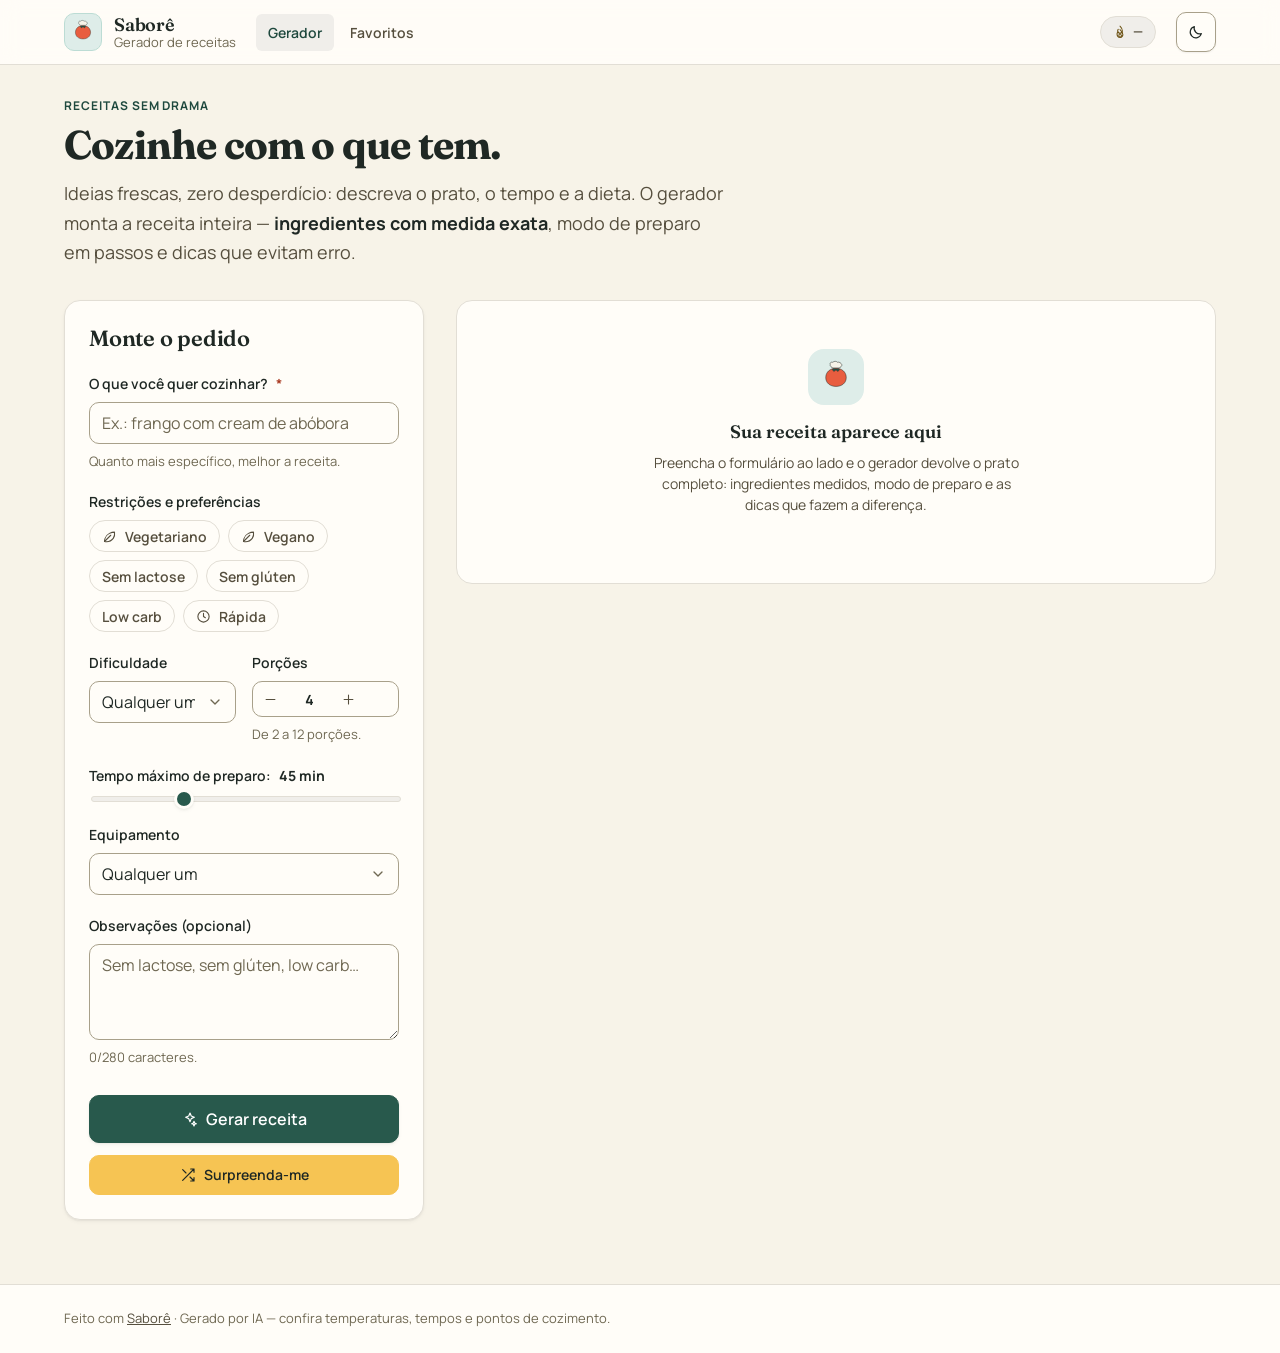
==== commit 0e1f6f5c: "Aplica o style guide Saborê ao site - Paleta Erva/Tomate/Açafrão/Creme/Papel/Tinta e tokens atualiza" ====
--- a/index.html
+++ b/index.html
@@ -3,12 +3,23 @@
 <head>
 <meta charset="utf-8">
 <meta name="viewport" content="width=device-width, initial-scale=1">
-<title>Caldo &amp; Cozinha — Gerador de Receitas</title>
-<meta name="description" content="Descreva o que você quer cozinhar e receba a receita completa: ingredientes, modo de preparo, dicas e estimativas de calorias.">
-<meta name="theme-color" content="#C0562A">
+<title>Saborê — Gerador de Receitas</title>
+<meta name="description" content="Cozinhe com o que você tem em casa: descreva o prato e receba a receita completa — ingredientes, modo de preparo, dicas e estimativas de calorias.">
+<meta name="theme-color" content="#28594C">
+<link rel="icon" type="image/svg+xml" href="assets/favicon.svg">
+<meta property="og:type" content="website">
+<meta property="og:locale" content="pt_BR">
+<meta property="og:site_name" content="Saborê">
+<meta property="og:title" content="Saborê — Gerador de Receitas">
+<meta property="og:description" content="Cozinhe com o que tem: descreva o prato e receba a receita completa.">
+<meta property="og:image" content="/assets/og.png">
+<meta name="twitter:card" content="summary_large_image">
+<meta name="twitter:title" content="Saborê — Gerador de Receitas">
+<meta name="twitter:description" content="Cozinhe com o que tem: descreva o prato e receba a receita completa.">
+<meta name="twitter:image" content="/assets/og.png">
 <link rel="preconnect" href="https://fonts.googleapis.com">
 <link rel="preconnect" href="https://fonts.gstatic.com" crossorigin>
-<link href="https://fonts.googleapis.com/css2?family=Fraunces:ital,opsz,wght@0,9..144,400;0,9..144,500;0,9..144,600;0,9..144,700;1,9..144,400;1,9..144,600&family=Karla:wght@400;500;600;700&display=swap" rel="stylesheet">
+<link href="https://fonts.googleapis.com/css2?family=Fraunces:ital,opsz,wght@0,9..144,400;0,9..144,600;0,9..144,700;1,9..144,400;1,9..144,600&family=Manrope:wght@400;600;700&display=swap" rel="stylesheet">
 <link rel="stylesheet" href="assets/guide.css">
 <link rel="stylesheet" href="assets/app.css">
 </head>
@@ -19,61 +30,51 @@
   <defs>
     <g id="ico" fill="none" stroke="currentColor" stroke-width="1.75" stroke-linecap="round" stroke-linejoin="round"></g>
   </defs>
-  <symbol id="i-chef" viewBox="0 0 24 24" fill="none" stroke="currentColor" stroke-width="1.75" stroke-linecap="round" stroke-linejoin="round"><path d="M6 13.87A4 4 0 0 1 7.41 6a5.11 5.11 0 0 1 1.05-1.54A5 5 0 0 1 17 5a4 4 0 0 1 1 7.75V19a2 2 0 0 1-2 2H8a2 2 0 0 1-2-2Z"/><path d="M6 17h12"/></symbol>
+  <symbol id="tomate-chef" viewBox="0 0 230 230">
+    <!-- Corpo do tomate -->
+    <path d="M115 62c-34 0-62 22-62 56 0 34 27 54 62 54s62-20 62-54c0-34-28-56-62-56z"
+          fill="#E85D3F" stroke="#1F2824" stroke-width="3" stroke-linejoin="round"/>
+    <!-- Folhas -->
+    <path d="M92 70l10 12 13-10 12 10 10-12-8-4h-30z"
+          fill="#28594C" stroke="#1F2824" stroke-width="2.5" stroke-linejoin="round"/>
+    <!-- Chapeu de chef -->
+    <path d="M80 40c-4-10 6-18 16-14 6-8 22-8 28 0 10-4 22 4 26 14 2 6-2 12-8 14l-4 6H92l-4-6c-6-2-10-8-8-14z"
+          fill="#F7F3E8" stroke="#1F2824" stroke-width="3" stroke-linejoin="round"/>
+  </symbol>
   <symbol id="i-clock" viewBox="0 0 24 24" fill="none" stroke="currentColor" stroke-width="1.75" stroke-linecap="round" stroke-linejoin="round"><circle cx="12" cy="12" r="9"/><path d="M12 7v5l3 2"/></symbol>
   <symbol id="i-flame" viewBox="0 0 24 24" fill="none" stroke="currentColor" stroke-width="1.75" stroke-linecap="round" stroke-linejoin="round"><path d="M12 2s4 4 4 8a4 4 0 0 1-8 0c0-1 .5-2 1-2.5"/><path d="M8.5 12A4.5 4.5 0 0 0 7 16.5 5 5 0 0 0 12 21a5 5 0 0 0 5-4.5c0-4-5-8.5-5-8.5"/><path d="M12 21a2.5 2.5 0 0 0 2.5-2.5c0-1.5-1.5-2.5-2.5-4-.5 1-2 1.5-2 4A2.5 2.5 0 0 0 12 21Z"/></symbol>
   <symbol id="i-users" viewBox="0 0 24 24" fill="none" stroke="currentColor" stroke-width="1.75" stroke-linecap="round" stroke-linejoin="round"><path d="M16 21v-2a4 4 0 0 0-4-4H6a4 4 0 0 0-4 4v2"/><circle cx="9" cy="7" r="4"/><path d="M22 21v-2a4 4 0 0 0-3-3.87M16 3.13A4 4 0 0 1 16 11"/></symbol>
-  <symbol id="i-search" viewBox="0 0 24 24" fill="none" stroke="currentColor" stroke-width="1.75" stroke-linecap="round" stroke-linejoin="round"><circle cx="11" cy="11" r="7"/><path d="m20 20-3.5-3.5"/></symbol>
   <symbol id="i-plus" viewBox="0 0 24 24" fill="none" stroke="currentColor" stroke-width="1.75" stroke-linecap="round" stroke-linejoin="round"><path d="M12 5v14M5 12h14"/></symbol>
   <symbol id="i-minus" viewBox="0 0 24 24" fill="none" stroke="currentColor" stroke-width="1.75" stroke-linecap="round" stroke-linejoin="round"><path d="M5 12h14"/></symbol>
-  <symbol id="i-check" viewBox="0 0 24 24" fill="none" stroke="currentColor" stroke-width="2.5" stroke-linecap="round" stroke-linejoin="round"><path d="m4 12 6 6L20 6"/></symbol>
-  <symbol id="i-x" viewBox="0 0 24 24" fill="none" stroke="currentColor" stroke-width="2" stroke-linecap="round" stroke-linejoin="round"><path d="M6 6 18 18M18 6 6 18"/></symbol>
-  <symbol id="i-star" viewBox="0 0 24 24" fill="none" stroke="currentColor" stroke-width="1.75" stroke-linecap="round" stroke-linejoin="round"><path d="m12 3 2.9 5.9 6.5.9-4.7 4.6 1.1 6.5L12 17.8 6.2 20.9l1.1-6.5-4.7-4.6 6.5-.9Z"/></symbol>
-  <symbol id="i-star-fill" viewBox="0 0 24 24" fill="currentColor" stroke="none"><path d="m12 3 2.9 5.9 6.5.9-4.7 4.6 1.1 6.5L12 17.8 6.2 20.9l1.1-6.5-4.7-4.6 6.5-.9Z"/></symbol>
   <symbol id="i-heart" viewBox="0 0 24 24" fill="none" stroke="currentColor" stroke-width="1.75" stroke-linecap="round" stroke-linejoin="round"><path d="M19 5.6a5 5 0 0 0-7 0l-.5.5-.5-.5a5 5 0 1 0-7 7l8 8 8-8a5 5 0 0 0 0-7Z"/></symbol>
   <symbol id="i-heart-fill" viewBox="0 0 24 24" fill="currentColor" stroke="none"><path d="M19 5.6a5 5 0 0 0-7 0l-.5.5-.5-.5a5 5 0 1 0-7 7l8 8 8-8a5 5 0 0 0 0-7Z"/></symbol>
   <symbol id="i-bookmark" viewBox="0 0 24 24" fill="none" stroke="currentColor" stroke-width="1.75" stroke-linecap="round" stroke-linejoin="round"><path d="M6 4a2 2 0 0 1 2-2h8a2 2 0 0 1 2 2v18l-6-4-6 4Z"/></symbol>
-  <symbol id="i-share" viewBox="0 0 24 24" fill="none" stroke="currentColor" stroke-width="1.75" stroke-linecap="round" stroke-linejoin="round"><circle cx="18" cy="5" r="3"/><circle cx="6" cy="12" r="3"/><circle cx="18" cy="19" r="3"/><path d="m8.6 10.6 6.8-4M8.6 13.4l6.8 4"/></symbol>
-  <symbol id="i-filter" viewBox="0 0 24 24" fill="none" stroke="currentColor" stroke-width="1.75" stroke-linecap="round" stroke-linejoin="round"><path d="M3 5h18l-7 8v6l-4 2v-8Z"/></symbol>
-  <symbol id="i-chevron-down" viewBox="0 0 24 24" fill="none" stroke="currentColor" stroke-width="2" stroke-linecap="round" stroke-linejoin="round"><path d="m6 9 6 6 6-6"/></symbol>
-  <symbol id="i-chevron-right" viewBox="0 0 24 24" fill="none" stroke="currentColor" stroke-width="2" stroke-linecap="round" stroke-linejoin="round"><path d="m9 6 6 6-6 6"/></symbol>
-  <symbol id="i-chevron-left" viewBox="0 0 24 24" fill="none" stroke="currentColor" stroke-width="2" stroke-linecap="round" stroke-linejoin="round"><path d="m15 6-6 6 6 6"/></symbol>
   <symbol id="i-info" viewBox="0 0 24 24" fill="none" stroke="currentColor" stroke-width="1.75" stroke-linecap="round" stroke-linejoin="round"><circle cx="12" cy="12" r="9"/><path d="M12 11v5M12 8h.01"/></symbol>
   <symbol id="i-alert" viewBox="0 0 24 24" fill="none" stroke="currentColor" stroke-width="1.75" stroke-linecap="round" stroke-linejoin="round"><path d="M10.3 3.9 1.8 18a2 2 0 0 0 1.7 3h17a2 2 0 0 0 1.7-3L13.7 3.9a2 2 0 0 0-3.4 0Z"/><path d="M12 9v4M12 17h.01"/></symbol>
   <symbol id="i-check-circle" viewBox="0 0 24 24" fill="none" stroke="currentColor" stroke-width="1.75" stroke-linecap="round" stroke-linejoin="round"><circle cx="12" cy="12" r="9"/><path d="m8.5 12.5 2.5 2.5 4.5-5"/></symbol>
   <symbol id="i-leaf" viewBox="0 0 24 24" fill="none" stroke="currentColor" stroke-width="1.75" stroke-linecap="round" stroke-linejoin="round"><path d="M4 20s0-9 8-13c4-2 8-2 8-2s1 6-2 10-9 6-14 5Z"/><path d="M4 20 14 10"/></symbol>
-  <symbol id="i-utensils" viewBox="0 0 24 24" fill="none" stroke="currentColor" stroke-width="1.75" stroke-linecap="round" stroke-linejoin="round"><path d="M3 2v7a3 3 0 0 0 6 0V2M6 2v20M15 2v8a3 3 0 0 0 3 3h1M19 2v20"/></symbol>
   <symbol id="i-book" viewBox="0 0 24 24" fill="none" stroke="currentColor" stroke-width="1.75" stroke-linecap="round" stroke-linejoin="round"><path d="M12 6v16M12 6a3 3 0 0 0-3-3H4a1 1 0 0 0-1 1v14a1 1 0 0 0 1 1h5a3 3 0 0 1 3 3M12 6a3 3 0 0 1 3-3h5a1 1 0 0 1 1 1v14a1 1 0 0 1-1 1h-5a3 3 0 0 0-3 3"/></symbol>
   <symbol id="i-sparkles" viewBox="0 0 24 24" fill="none" stroke="currentColor" stroke-width="1.75" stroke-linecap="round" stroke-linejoin="round"><path d="m12 3 1.9 4.6L18.5 9.5l-4.6 1.9L12 16l-1.9-4.6L5.5 9.5l4.6-1.9Z"/><path d="M18 15.5 19 18l2.5 1-2.5 1-1 2.5-1-2.5L14.5 19l2.5-1Z"/></symbol>
-  <symbol id="i-trash" viewBox="0 0 24 24" fill="none" stroke="currentColor" stroke-width="1.75" stroke-linecap="round" stroke-linejoin="round"><path d="M3 6h18M8 6V4a1 1 0 0 1 1-1h6a1 1 0 0 1 1 1v2M19 6l-1 14a2 2 0 0 1-2 2H8a2 2 0 0 1-2-2L5 6"/></symbol>
-  <symbol id="i-arrow-right" viewBox="0 0 24 24" fill="none" stroke="currentColor" stroke-width="2" stroke-linecap="round" stroke-linejoin="round"><path d="M4 12h16M14 6l6 6-6 6"/></symbol>
-  <symbol id="i-arrow-left" viewBox="0 0 24 24" fill="none" stroke="currentColor" stroke-width="2" stroke-linecap="round" stroke-linejoin="round"><path d="M20 12H4M10 6l-6 6 6 6"/></symbol>
   <symbol id="i-sun" viewBox="0 0 24 24" fill="none" stroke="currentColor" stroke-width="1.75" stroke-linecap="round" stroke-linejoin="round"><circle cx="12" cy="12" r="4"/><path d="M12 2v2M12 20v2M4.9 4.9l1.4 1.4M17.7 17.7l1.4 1.4M2 12h2M20 12h2M4.9 19.1l1.4-1.4M17.7 6.3l1.4-1.4"/></symbol>
   <symbol id="i-moon" viewBox="0 0 24 24" fill="none" stroke="currentColor" stroke-width="1.75" stroke-linecap="round" stroke-linejoin="round"><path d="M20 14.5A8.5 8.5 0 0 1 9.5 4a8.5 8.5 0 1 0 10.5 10.5Z"/></symbol>
   <symbol id="i-copy" viewBox="0 0 24 24" fill="none" stroke="currentColor" stroke-width="1.75" stroke-linecap="round" stroke-linejoin="round"><rect x="9" y="9" width="12" height="12" rx="2"/><path d="M5 15H4a2 2 0 0 1-2-2V4a2 2 0 0 1 2-2h9a2 2 0 0 1 2 2v1"/></symbol>
-  <symbol id="i-sliders" viewBox="0 0 24 24" fill="none" stroke="currentColor" stroke-width="1.75" stroke-linecap="round" stroke-linejoin="round"><path d="M4 21v-7M4 10V3M12 21v-9M12 8V3M20 21v-5M20 12V3M1 14h6M9 8h6M17 16h6"/></symbol>
   <symbol id="i-basket" viewBox="0 0 24 24" fill="none" stroke="currentColor" stroke-width="1.75" stroke-linecap="round" stroke-linejoin="round"><path d="M3 9h18l-1.6 10.1A2 2 0 0 1 17.4 21H6.6a2 2 0 0 1-2-1.9Z"/><path d="m8 9 3-6M16 9l-3-6M12 9v12"/></symbol>
-  <symbol id="i-timer" viewBox="0 0 24 24" fill="none" stroke="currentColor" stroke-width="1.75" stroke-linecap="round" stroke-linejoin="round"><path d="M10 2h4M12 14l3-3"/><circle cx="12" cy="14" r="8"/></symbol>
   <symbol id="i-list" viewBox="0 0 24 24" fill="none" stroke="currentColor" stroke-width="1.75" stroke-linecap="round" stroke-linejoin="round"><path d="M8 6h13M8 12h13M8 18h13M3 6h.01M3 12h.01M3 18h.01"/></symbol>
-  <symbol id="i-grid" viewBox="0 0 24 24" fill="none" stroke="currentColor" stroke-width="1.75" stroke-linecap="round" stroke-linejoin="round"><rect x="3" y="3" width="7" height="7" rx="1"/><rect x="14" y="3" width="7" height="7" rx="1"/><rect x="3" y="14" width="7" height="7" rx="1"/><rect x="14" y="14" width="7" height="7" rx="1"/></symbol>
-  <symbol id="i-more" viewBox="0 0 24 24" fill="none" stroke="currentColor" stroke-width="2.5" stroke-linecap="round"><path d="M5 12h.01M12 12h.01M19 12h.01"/></symbol>
   <symbol id="i-print" viewBox="0 0 24 24" fill="none" stroke="currentColor" stroke-width="1.75" stroke-linecap="round" stroke-linejoin="round"><path d="M6 9V3h12v6M6 18H4a2 2 0 0 1-2-2v-4a2 2 0 0 1 2-2h16a2 2 0 0 1 2 2v4a2 2 0 0 1-2 2h-2"/><rect x="6" y="14" width="12" height="8" rx="1"/></symbol>
-  <symbol id="i-send" viewBox="0 0 24 24" fill="none" stroke="currentColor" stroke-width="1.75" stroke-linecap="round" stroke-linejoin="round"><path d="m22 2-7 20-4-9-9-4Z"/><path d="M22 2 11 13"/></symbol>
   <symbol id="i-shuffle" viewBox="0 0 24 24" fill="none" stroke="currentColor" stroke-width="1.75" stroke-linecap="round" stroke-linejoin="round"><path d="M16 3h5v5M4 20 21 3M21 16v5h-5M15 15l6 6M4 4l5 5"/></symbol>
 </svg>
 
 <!-- ============ HEADER ============ -->
 <header class="app-header">
   <div class="app-header-inner">
-    <a class="brand" href="index.html" aria-label="Caldo e Cozinha — página inicial">
-      <span class="brand-mark"><svg><use href="#i-chef"/></svg></span>
-      <span class="brand-name">Caldo &amp; Cozinha<small>Gerador de receitas</small></span>
+    <a class="brand" href="index.html" aria-label="Saborê — página inicial">
+      <span class="brand-mark"><svg><use href="#tomate-chef"/></svg></span>
+      <span class="brand-name">Saborê<small>Gerador de receitas</small></span>
     </a>
 
     <nav class="app-nav" aria-label="Principal">
-      <a href="#gerador" data-view="generator" class="is-active">Gerador</a>
-      <a href="#favoritos" data-view="favorites">Favoritos <span class="nav-count" id="fav-count" hidden>0</span></a>
-      <a href="guide.html">Guia de estilo</a>
+      <a href="#view-generator" data-view="generator" class="is-active">Gerador</a>
+      <a href="#view-favorites" data-view="favorites">Favoritos <span class="nav-count" id="fav-count" hidden>0</span></a>
     </nav>
 
     <div class="app-header-spacer"></div>
@@ -96,10 +97,10 @@
   <section class="view" id="view-generator">
 
     <div class="hero">
-      <span class="hero-eyebrow">Cozinha de verdade, sem complicação</span>
-      <h1>O que vamos cozinhar hoje?</h1>
+      <span class="hero-eyebrow">Receitas sem drama</span>
+      <h1>Cozinhe com o que tem.</h1>
       <p class="hero-lede">
-        Descreva o prato, o tempo e a dieta. O gerador monta a receita inteira —
+        Ideias frescas, zero desperdício: descreva o prato, o tempo e a dieta. O gerador monta a receita inteira —
         <strong>ingredientes com medida exata</strong>, modo de preparo em passos e dicas que evitam erro.
       </p>
     </div>
@@ -191,7 +192,7 @@
       <div class="gen-result" id="result" aria-live="polite" aria-busy="false">
 
         <div class="empty" id="result-empty">
-          <div class="empty-icon"><svg><use href="#i-chef"/></svg></div>
+          <div class="empty-icon"><svg><use href="#tomate-chef"/></svg></div>
           <h4>Sua receita aparece aqui</h4>
           <p>Preencha o formulário ao lado e o gerador devolve o prato completo: ingredientes medidos, modo de preparo e as dicas que fazem a diferença.</p>
         </div>
@@ -225,7 +226,7 @@
 
 <footer class="app-footer">
   <p>
-    Feito com <a href="guide.html">Caldo &amp; Cozinha</a> · Gerado por IA — confira temperaturas, tempos e entre Fermentos.
+    Feito com <a href="index.html">Saborê</a> · Gerado por IA — confira temperaturas, tempos e pontos de cozimento.
   </p>
 </footer>
 
--- a/assets/guide.css
+++ b/assets/guide.css
@@ -1,107 +1,109 @@
 /* ==========================================================================
    Style Guide — Gerador de Receitas
-   "Caldo & Cozinha" — quente, aconchegante, artesanal
-   Tokens first. Componentes sem prefixo (produto), chrome com prefixo .sg-
+   "Saborê" — erva, tomate e creme
+   Tokens first. Componentes do produto sem prefixo.
    ========================================================================== */
 
 /* --------------------------------------------------------------------------
    1. TOKENS
    -------------------------------------------------------------------------- */
 :root {
-  /* Rampas de marca */
-  --terracotta-50:  #FDF5F0;
-  --terracotta-100: #F9E6D8;
-  --terracotta-200: #F1C9AF;
-  --terracotta-300: #E5A47D;
-  --terracotta-400: #D4794A;
-  --terracotta-500: #C0562A;
-  --terracotta-600: #9E4420;
-  --terracotta-700: #7E371C;
-  --terracotta-800: #632D19;
-  --terracotta-900: #4E2716;
-
-  --olive-50:  #F5F7F0;
-  --olive-100: #E7EDD9;
-  --olive-200: #CFDDB4;
-  --olive-300: #AFC288;
-  --olive-400: #8EA761;
-  --olive-500: #728C47;
-  --olive-600: #596F37;
-  --olive-700: #47582E;
-  --olive-800: #394626;
-  --olive-900: #2F3A21;
-
-  --mustard-50:  #FDF8EA;
-  --mustard-100: #FAEDC7;
-  --mustard-200: #F4DB95;
-  --mustard-300: #EBC661;
-  --mustard-400: #E1AC3A;
-  --mustard-500: #CE9024;
-  --mustard-600: #A8701A;
-  --mustard-700: #815516;
-  --mustard-800: #664115;
-  --mustard-900: #543616;
-
-  --warm-0:   #FFFFFF;
-  --warm-50:  #FCFAF7;
-  --warm-100: #F7F2EB;
-  --warm-200: #EFE7DA;
-  --warm-300: #E2D7C7;
-  --warm-400: #C9BBAA;
-  --warm-500: #AC9C89;
-  --warm-600: #8D7E6D;
-  --warm-700: #6E6154;
-  --warm-800: #4E453B;
-  --warm-900: #342E28;
-  --warm-950: #201C18;
-
-  /* Aliases semânticos — claro */
-  --bg:              var(--warm-50);
-  --surface:         var(--warm-0);
-  --surface-raised:  var(--warm-0);
-  --surface-sunken:  var(--warm-100);
-  --surface-inverse: var(--warm-900);
-
-  --border:        var(--warm-200);
-  --border-strong: var(--warm-400);
-  --border-subtle: var(--warm-100);
-
-  --text:         var(--warm-900);
-  --text-muted:   var(--warm-700);
-  --text-subtle:  var(--warm-600);
-  --text-inverse: var(--warm-50);
-  --text-primary: var(--terracotta-600);
-
-  --primary:         var(--terracotta-500);
-  --primary-hover:   var(--terracotta-600);
-  --primary-active:  var(--terracotta-700);
-  --primary-subtle:  var(--terracotta-100);
-  --primary-border:  var(--terracotta-200);
+  /* Rampas de marca ---------------------------------------------------
+     Paleta do style guide "Saborê": Erva #28594C (primária), Tomate #E85D3F
+     (secundária), Açafrão #F6C453 (acento), Creme #F7F3E8 (fundo).
+     Só os passos que o produto usa estão declarados — um passo novo nasce
+     aqui quando fizer falta, nunca como hex solto no meio de uma regra. */
+
+  --green-100: #DEEDE9;
+  --green-200: #BCDCD4;
+  --green-300: #82C4B3;
+  --green-400: #479E87;
+  --green-500: #28594C;
+  --green-600: #1F493E;
+  --green-700: #193B32;
+
+  --coral-100: #F2E2DE;
+  --coral-200: #EFC7BE;
+  --coral-300: #EB9784;
+  --coral-500: #E85D3F;   /* Tomate — cor oficial do guia */
+
+  --coral-700: #BA3517;
+
+  --gold-100: #F6EEDA;
+  --gold-200: #F4E2B9;
+  --gold-300: #F4D48B;
+  --gold-400: #F6CD6F;
+  --gold-500: #F6C453;
+  --gold-600: #F1B322;
+
+  --gold-900: #6C5213;
+
+  --sand-0:   #FFFDF8;    /* Papel — off-white do guia */
+
+  --sand-100: #F0EEEA;
+  --sand-200: #E2DED5;
+
+  --sand-400: #A8A08A;
+
+  --sand-600: #6F6852;
+  --sand-700: #564F3E;
+
+  /* Tinta e creme — o par inverso da marca */
+  --ink:   #1F2824;
+  --cream: #F7F3E8;
+
+  /* Aliases semânticos — tema claro */
+  --bg:              var(--cream);
+  --surface:         var(--sand-0);
+
+  --surface-sunken:  var(--sand-100);
+  --surface-inverse: var(--ink);
+
+  --border:        var(--sand-200);
+  --border-strong: var(--sand-400);
+  --border-subtle: var(--sand-100);
+
+  --text:         var(--ink);
+  --text-muted:   var(--sand-700);
+  --text-subtle:  var(--sand-600);
+  --text-inverse: var(--cream);
+  --text-primary: var(--green-600);
+
+  --primary:         var(--green-500);
+  --primary-hover:   var(--green-600);
+  --primary-active:  var(--green-700);
+  --primary-subtle:  var(--green-100);
+  --primary-border:  var(--green-200);
   --on-primary:      #FFFFFF;
 
-  --secondary:         var(--olive-600);
-  --secondary-hover:   var(--olive-700);
-  --secondary-subtle:  var(--olive-100);
-  --secondary-border:  var(--olive-200);
-  --on-secondary:      #FFFFFF;
-
-  --accent:         var(--mustard-500);
-  --accent-hover:   var(--mustard-600);
-  --accent-subtle:  var(--mustard-100);
-  --accent-border:  var(--mustard-200);
-  --on-accent:      var(--warm-950);
-
-  --success:        #3F6B2E;  --success-subtle:  #EDF5E6;  --success-border:  #C6DCB2;
-  --warning:        #A9730F;  --warning-subtle:  #FCF3E1;  --warning-border:  #EBD3A3;
-  --danger:         #AE2E24;  --danger-subtle:   #FCEEEC;  --danger-border:   #F2C4BF;
-  --info:           #38698C;  --info-subtle:     #EDF3F8;  --info-border:     #C3D8E6;
-
-  /* Tipografia */
+  --secondary:         var(--coral-700);
+
+  --secondary-subtle:  var(--coral-100);
+  --secondary-border:  var(--coral-200);
+
+  --accent:         var(--gold-500);
+  --accent-hover:   var(--gold-600);
+  --accent-subtle:  var(--gold-100);
+  --accent-border:  var(--gold-200);
+  --accent-text:    var(--gold-900);
+  --on-accent:      var(--ink);
+
+  --success:        #3F7A34;  --success-subtle:  #E9F4EC;  --success-border:  #C2DBA8;
+  --warning:        #8F5F0B;  --warning-subtle:  #FBF3E2;  --warning-border:  #EAD6A8;
+  --danger:         #A8371F;  --danger-subtle:   #FBEDEA;  --danger-border:   #F0C8BF;
+  --on-danger:      #FFFFFF;
+
+  /* Tipografia ----------------------------------------------------------
+     Display = Fraunces · Interface = Manrope
+     400 ingredientes e textos · 600 botões e destaques · 700 dados */
   --font-display: "Fraunces", "Iowan Old Style", Georgia, "Times New Roman", serif;
-  --font-body: "Karla", "Segoe UI", system-ui, -apple-system, "Helvetica Neue", sans-serif;
+  --font-body: "Manrope", "Segoe UI", system-ui, -apple-system, "Helvetica Neue", sans-serif;
   --font-mono: "SFMono-Regular", "Cascadia Code", Consolas, "Liberation Mono", monospace;
 
-  --fs-display-xl: 3.5rem;
+  --fw-regular: 400;
+  --fw-medium:  600;
+  --fw-bold:    700;
+
   --fs-display-lg: 3rem;
   --fs-display-md: 2.5rem;
   --fs-h1: 2.25rem;
@@ -126,7 +128,7 @@
   --ls-wideest: 0.08em;
 
   /* Espaço */
-  --space-0: 0;
+
   --space-1: 0.25rem;
   --space-2: 0.5rem;
   --space-3: 0.75rem;
@@ -137,90 +139,86 @@
   --space-10: 2.5rem;
   --space-12: 3rem;
   --space-16: 4rem;
-  --space-20: 5rem;
-  --space-24: 6rem;
 
   /* Formas */
   --radius-xs: 4px;
   --radius-sm: 6px;
   --radius-md: 10px;
   --radius-lg: 16px;
-  --radius-xl: 24px;
+
   --radius-full: 999px;
 
-  /* Sombras (tingidas de quente) */
-  --shadow-xs: 0 1px 2px rgba(52, 46, 40, 0.06);
-  --shadow-sm: 0 1px 2px rgba(52, 46, 40, 0.06), 0 2px 4px rgba(52, 46, 40, 0.04);
-  --shadow-md: 0 2px 4px rgba(52, 46, 40, 0.05), 0 8px 16px rgba(52, 46, 40, 0.06);
-  --shadow-lg: 0 4px 8px rgba(52, 46, 40, 0.06), 0 16px 32px rgba(52, 46, 40, 0.08);
-  --shadow-xl: 0 8px 16px rgba(52, 46, 40, 0.08), 0 32px 64px rgba(52, 46, 40, 0.10);
-  --ring: 0 0 0 3px rgba(192, 86, 42, 0.35);
+  /* Sombras (tingidas da tinta da marca) */
+  --shadow-xs: 0 1px 2px rgba(31, 40, 36, 0.06);
+  --shadow-sm: 0 1px 2px rgba(31, 40, 36, 0.06), 0 2px 4px rgba(31, 40, 36, 0.04);
+  --shadow-md: 0 2px 4px rgba(31, 40, 36, 0.05), 0 8px 16px rgba(31, 40, 36, 0.06);
+  --shadow-lg: 0 4px 8px rgba(31, 40, 36, 0.06), 0 16px 32px rgba(31, 40, 36, 0.08);
+
+  --ring: 0 0 0 3px rgba(40, 89, 76, 0.35);
 
   /* Movimento */
   --dur-1: 120ms;
   --dur-2: 180ms;
   --dur-3: 260ms;
-  --dur-4: 400ms;
+
   --ease-out: cubic-bezier(0.16, 1, 0.3, 1);
-  --ease-in-out: cubic-bezier(0.65, 0, 0.35, 1);
-  --ease-spring: cubic-bezier(0.34, 1.56, 0.64, 1);
 
   /* Layout */
   --container: 1200px;
   --container-narrow: 760px;
-  --gutter: 1.5rem;
-  --topbar-h: 60px;
-  --sidebar-w: 268px;
-}
-
-/* Tema escuro — carvão quente, não preto puro */
+
+  --header-h: 60px;
+}
+
+/* Tema escuro — carvão esverdeado, não preto puro */
 [data-theme="dark"] {
-  --bg:              #17120E;
-  --surface:         #1E1813;
-  --surface-raised:  #271F19;
-  --surface-sunken:  #120E0B;
-  --surface-inverse: var(--warm-100);
-
-  --border:        #3A2F26;
-  --border-strong: #4C3E33;
-  --border-subtle: #2B231C;
-
-  --text:         #F3EBE1;
-  --text-muted:   #B6A492;
-  --text-subtle:  #8B7B6C;
-  --text-inverse: #201C18;
-  --text-primary: var(--terracotta-300);
-
-  --primary:         var(--terracotta-400);
-  --primary-hover:   var(--terracotta-300);
-  --primary-active:  var(--terracotta-200);
-  --primary-subtle:  #33201A;
-  --primary-border:  #4A2C20;
-  --on-primary:      #2A1208;
-
-  --secondary:         var(--olive-300);
-  --secondary-hover:   var(--olive-200);
-  --secondary-subtle:  #23291C;
-  --secondary-border:  #333D29;
-  --on-secondary:      #1E1813;
-
-  --accent:         var(--mustard-300);
-  --accent-hover:   var(--mustard-200);
-  --accent-subtle:  #302714;
+  --bg:              #141A18;
+  --surface:         #1A221F;
+
+  --surface-sunken:  #101614;
+  --surface-inverse: var(--cream);
+
+  --border:        #333E39;
+  --border-strong: #47544D;
+  --border-subtle: #26302B;
+
+  --text:         #F1EEE7;
+  --text-muted:   #B2B6AE;
+  --text-subtle:  #868D84;
+  --text-inverse: var(--ink);
+  --text-primary: var(--green-300);
+
+  /* no escuro o primário sobe de tom para não sumir no fundo */
+  --primary:         var(--green-300);
+  --primary-hover:   var(--green-200);
+  --primary-active:  var(--green-100);
+  --primary-subtle:  #1C2A26;
+  --primary-border:  #2A3D37;
+  --on-primary:      var(--ink);
+
+  --secondary:         var(--coral-300);
+
+  --secondary-subtle:  #2E1D18;
+  --secondary-border:  #452A22;
+
+  --accent:         var(--gold-300);
+  --accent-hover:   var(--gold-200);
+  --accent-subtle:  #2E2614;
   --accent-border:  #453718;
-  --on-accent:      #201C18;
-
-  --success:        #8FBE74;  --success-subtle:  #1E2A17;  --success-border:  #31422A;
-  --warning:        #E0B45C;  --warning-subtle:  #2C2413;  --warning-border:  #443719;
-  --danger:         #F09187;  --danger-subtle:   #2E1917;  --danger-border:   #4A2A26;
-  --info:           #86B4D4;  --info-subtle:     #16242E;  --info-border:     #253A49;
+  --accent-text:    var(--gold-300);
+  --on-accent:      var(--ink);
+
+  --success:        #7FBF8E;  --success-subtle:  #1B2A20;  --success-border:  #2E4436;
+  --warning:        #E3B761;  --warning-subtle:  #2C2413;  --warning-border:  #443719;
+  --danger:         #EE8B7E;  --danger-subtle:   #2E1917;  --danger-border:   #4A2A26;
+  --on-danger:      var(--ink);
 
   --shadow-xs: 0 1px 2px rgba(0, 0, 0, 0.4);
   --shadow-sm: 0 1px 2px rgba(0, 0, 0, 0.4), 0 2px 4px rgba(0, 0, 0, 0.3);
   --shadow-md: 0 2px 4px rgba(0, 0, 0, 0.35), 0 8px 16px rgba(0, 0, 0, 0.4);
   --shadow-lg: 0 4px 8px rgba(0, 0, 0, 0.4), 0 16px 32px rgba(0, 0, 0, 0.45);
-  --shadow-xl: 0 8px 16px rgba(0, 0, 0, 0.5), 0 32px 64px rgba(0, 0, 0, 0.5);
-  --ring: 0 0 0 3px rgba(229, 134, 81, 0.4);
+
+  --ring: 0 0 0 3px rgba(130, 196, 179, 0.4);
 }
 
 /* --------------------------------------------------------------------------
@@ -228,7 +226,7 @@
    -------------------------------------------------------------------------- */
 *, *::before, *::after { box-sizing: border-box; }
 
-html { -webkit-text-size-adjust: 100%; scroll-behavior: smooth; scroll-padding-top: calc(var(--topbar-h) + var(--space-6)); }
+html { -webkit-text-size-adjust: 100%; scroll-behavior: smooth; scroll-padding-top: calc(var(--header-h) + var(--space-6)); }
 
 body {
   margin: 0;
@@ -236,6 +234,7 @@
   color: var(--text);
   font-family: var(--font-body);
   font-size: var(--fs-md);
+  font-weight: var(--fw-regular);
   line-height: var(--lh-normal);
   font-synthesis-weight: none;
   -webkit-font-smoothing: antialiased;
@@ -265,169 +264,19 @@
 }
 
 /* --------------------------------------------------------------------------
-   3. CHROME DO STYLE GUIDE (.sg-)
+   3. TIPOGRAFIA BASE
    -------------------------------------------------------------------------- */
-.sg-topbar {
-  position: sticky; top: 0; z-index: 50;
-  height: var(--topbar-h);
-  display: flex; align-items: center; gap: var(--space-4);
-  padding: 0 var(--space-6);
-  background: color-mix(in srgb, var(--surface) 88%, transparent);
-  backdrop-filter: saturate(160%) blur(12px);
-  border-bottom: 1px solid var(--border);
-}
-.sg-brand { display: flex; align-items: center; gap: var(--space-3); font-family: var(--font-display); font-weight: 600; font-size: var(--fs-md); letter-spacing: var(--ls-snug); }
-.sg-brand-mark { width: 30px; height: 30px; border-radius: var(--radius-sm); background: linear-gradient(140deg, var(--terracotta-400), var(--terracotta-600)); display: grid; place-items: center; color: #fff; box-shadow: var(--shadow-sm); }
-.sg-brand-mark svg { width: 18px; height: 18px; }
-.sg-brand small { display: block; font-family: var(--font-body); font-size: var(--fs-xs); font-weight: 500; color: var(--text-subtle); letter-spacing: var(--ls-wide); }
-.sg-topbar-spacer { flex: 1; }
-.sg-topbar-meta { display: flex; align-items: center; gap: var(--space-3); font-size: var(--fs-sm); color: var(--text-subtle); }
-.sg-version { font-family: var(--font-mono); font-size: var(--fs-xs); padding: 2px var(--space-2); border-radius: var(--radius-full); background: var(--surface-sunken); border: 1px solid var(--border-subtle); }
-.only-dark { display: none; }
-[data-theme="dark"] .only-light { display: none; }
-[data-theme="dark"] .only-dark { display: block; }
-
-.sg-layout { display: grid; grid-template-columns: var(--sidebar-w) minmax(0, 1fr); align-items: start; }
-
-.sg-sidebar {
-  position: sticky; top: var(--topbar-h);
-  height: calc(100vh - var(--topbar-h));
-  overflow-y: auto;
-  padding: var(--space-8) var(--space-5) var(--space-16);
-  border-right: 1px solid var(--border);
-  background: var(--bg);
-  scrollbar-width: thin;
-}
-.sg-nav-group + .sg-nav-group { margin-top: var(--space-6); }
-.sg-nav-title { font-size: var(--fs-overline); font-weight: 700; letter-spacing: var(--ls-wideest); text-transform: uppercase; color: var(--text-subtle); margin-bottom: var(--space-2); padding-left: var(--space-3); }
-.sg-nav a {
-  display: flex; align-items: center; gap: var(--space-2);
-  padding: 5px var(--space-3);
-  border-radius: var(--radius-sm);
-  color: var(--text-muted);
-  text-decoration: none;
-  font-size: var(--fs-sm);
-  line-height: 1.4;
-  transition: background var(--dur-1) var(--ease-out), color var(--dur-1) var(--ease-out);
-}
-.sg-nav a:hover { background: var(--surface-sunken); color: var(--text); }
-.sg-nav a.is-active { background: var(--primary-subtle); color: var(--text-primary); font-weight: 600; }
-.sg-nav a.is-active::before { content: ""; width: 3px; height: 14px; border-radius: var(--radius-full); background: var(--primary); margin-left: calc(var(--space-3) * -1 - 2px); }
-
-.sg-main { padding: var(--space-10) var(--space-8) var(--space-24); max-width: 1100px; width: 100%; }
-
-.sg-section { padding-bottom: var(--space-16); margin-bottom: var(--space-16); border-bottom: 1px solid var(--border); }
-.sg-section:last-of-type { border-bottom: 0; }
-.sg-section > header { margin-bottom: var(--space-8); }
-.sg-eyebrow { display: inline-flex; align-items: center; gap: var(--space-2); font-size: var(--fs-overline); font-weight: 700; letter-spacing: var(--ls-wideest); text-transform: uppercase; color: var(--text-primary); margin-bottom: var(--space-2); }
-.sg-eyebrow::before { content: ""; width: 18px; height: 2px; border-radius: 2px; background: var(--primary); }
-
-h1, h2, h3, h4 { font-family: var(--font-display); font-weight: 600; color: var(--text); }
+h1, h2, h3, h4 { font-family: var(--font-display); font-weight: var(--fw-medium); color: var(--text); }
+h1, h2 { font-weight: var(--fw-bold); }
 h1 { font-size: var(--fs-h1); line-height: var(--lh-tight); letter-spacing: var(--ls-tight); }
 h2 { font-size: var(--fs-h2); line-height: var(--lh-snug); letter-spacing: var(--ls-snug); }
 h3 { font-size: var(--fs-h3); line-height: var(--lh-snug); letter-spacing: var(--ls-snug); }
 h4 { font-size: var(--fs-h4); line-height: var(--lh-snug); }
 
-.sg-lede { font-size: var(--fs-lg); line-height: var(--lh-relaxed); color: var(--text-muted); max-width: 62ch; margin-top: var(--space-3); }
-.sg-note { color: var(--text-subtle); font-size: var(--fs-sm); max-width: 70ch; }
-
-.sg-note code, .sg-demo code, td code, li code {
-  font-family: var(--font-mono);
-  font-size: 0.88em;
-  background: var(--surface-sunken);
-  border: 1px solid var(--border-subtle);
-  color: var(--text-primary);
-  padding: 1px 5px;
-  border-radius: var(--radius-xs);
-  white-space: nowrap;
-}
-kbd {
-  font-family: var(--font-mono);
-  font-size: 0.82em;
-  background: var(--surface);
-  border: 1px solid var(--border-strong);
-  border-bottom-width: 2px;
-  border-radius: var(--radius-xs);
-  padding: 1px 5px;
-  color: var(--text-muted);
-}
-.sg-hr { height: 1px; background: var(--border); border: 0; margin: var(--space-8) 0; }
-.sg-sub { margin-top: var(--space-12); margin-bottom: var(--space-4); }
-.sg-sub:first-of-type { margin-top: var(--space-8); }
-
-/* Blocos de demonstração */
-.sg-demo {
-  border: 1px solid var(--border);
-  border-radius: var(--radius-lg);
-  background: var(--surface);
-  padding: var(--space-6);
-  margin-top: var(--space-4);
-}
-.sg-demo--sunken { background: var(--surface-sunken); border-style: dashed; }
-.sg-demo--flush { padding: 0; overflow: hidden; }
-.sg-demo-row { display: flex; flex-wrap: wrap; gap: var(--space-3); align-items: center; }
-.sg-demo-col { display: flex; flex-direction: column; gap: var(--space-3); align-items: flex-start; }
-.sg-demo-grid { display: grid; gap: var(--space-4); grid-template-columns: repeat(auto-fit, minmax(220px, 1fr)); }
-.sg-demo-grid--2 { grid-template-columns: repeat(auto-fit, minmax(320px, 1fr)); }
-
-.sg-label { font-size: var(--fs-overline); font-weight: 700; letter-spacing: var(--ls-wideest); text-transform: uppercase; color: var(--text-subtle); margin-bottom: var(--space-3); display: block; }
-.sg-specs { display: grid; grid-template-columns: minmax(120px, auto) 1fr; gap: var(--space-2) var(--space-4); font-size: var(--fs-sm); margin-top: var(--space-4); }
-.sg-specs dt { color: var(--text-subtle); font-family: var(--font-mono); font-size: var(--fs-xs); }
-.sg-specs dd { color: var(--text); margin: 0; }
-
-/* Swatches */
-.swatch-grid { display: grid; gap: var(--space-3); grid-template-columns: repeat(auto-fill, minmax(112px, 1fr)); }
-.swatch { border: 1px solid var(--border); border-radius: var(--radius-md); overflow: hidden; background: var(--surface); text-align: left; padding: 0; cursor: pointer; font: inherit; color: inherit; transition: transform var(--dur-2) var(--ease-out), box-shadow var(--dur-2) var(--ease-out); }
-.swatch:hover { transform: translateY(-2px); box-shadow: var(--shadow-md); }
-.swatch-color { height: 64px; border-bottom: 1px solid var(--border); }
-.swatch-meta { padding: var(--space-2) var(--space-3); }
-.swatch-name { font-size: var(--fs-xs); font-weight: 700; letter-spacing: var(--ls-wide); text-transform: uppercase; }
-.swatch-hex { font-family: var(--font-mono); font-size: var(--fs-xs); color: var(--text-subtle); }
-
-/* Rampas */
-.ramp { border: 1px solid var(--border); border-radius: var(--radius-md); overflow: hidden; margin-bottom: var(--space-4); }
-.ramp-head { display: flex; align-items: baseline; justify-content: space-between; gap: var(--space-3); padding: var(--space-3) var(--space-4); background: var(--surface-sunken); border-bottom: 1px solid var(--border); }
-.ramp-head strong { font-family: var(--font-display); font-size: var(--fs-md); }
-.ramp-head span { font-size: var(--fs-xs); color: var(--text-subtle); font-family: var(--font-mono); }
-.ramp-steps { display: grid; grid-template-columns: repeat(10, 1fr); }
-.ramp-step { height: 56px; display: flex; align-items: flex-end; justify-content: center; padding-bottom: 5px; font-family: var(--font-mono); font-size: 10px; cursor: pointer; transition: transform var(--dur-1) var(--ease-out); }
-.ramp-step:hover { transform: scaleY(1.08); }
-
-/* Tipografia */
-.type-row { display: grid; grid-template-columns: 190px 1fr; gap: var(--space-6); align-items: baseline; padding: var(--space-4) 0; border-bottom: 1px dashed var(--border); }
-.type-row:last-child { border-bottom: 0; }
-.type-spec { font-family: var(--font-mono); font-size: var(--fs-xs); color: var(--text-subtle); }
-.type-spec b { display: block; font-family: var(--font-body); font-size: var(--fs-sm); color: var(--text); margin-bottom: 2px; }
-.type-sample { overflow-wrap: anywhere; }
-
-/* Espaçamento */
-.space-bar { display: flex; align-items: center; gap: var(--space-3); padding: var(--space-2) 0; border-bottom: 1px dashed var(--border); }
-.space-bar:last-child { border-bottom: 0; }
-.space-bar code { font-family: var(--font-mono); font-size: var(--fs-xs); width: 90px; color: var(--text-subtle); }
-.space-bar i { height: 12px; background: var(--terracotta-300); border-radius: 3px; display: block; }
-.space-bar em { font-style: normal; font-size: var(--fs-xs); color: var(--text-muted); }
-
-/* Código */
-.sg-code { position: relative; margin-top: var(--space-4); border: 1px solid var(--border); border-radius: var(--radius-md); overflow: hidden; background: var(--surface-sunken); }
-.sg-code-head { display: flex; align-items: center; justify-content: space-between; padding: var(--space-2) var(--space-3); border-bottom: 1px solid var(--border); font-size: var(--fs-xs); color: var(--text-subtle); font-family: var(--font-mono); }
-.sg-code pre { margin: 0; padding: var(--space-4); overflow-x: auto; font-family: var(--font-mono); font-size: var(--fs-xs); line-height: 1.7; color: var(--text-muted); }
-.sg-code .tok { color: var(--text-primary); }
-.sg-code .prop { color: var(--secondary); }
-
-.copy-btn { display: inline-flex; align-items: center; gap: 6px; border: 1px solid var(--border); background: var(--surface); color: var(--text-muted); border-radius: var(--radius-sm); padding: 3px var(--space-2); font-size: var(--fs-xs); cursor: pointer; font-family: var(--font-body); transition: all var(--dur-1) var(--ease-out); }
-.copy-btn:hover { color: var(--text); border-color: var(--border-strong); }
-.copy-btn svg { width: 13px; height: 13px; }
-
-/* Toast */
-.sg-toast { position: fixed; bottom: var(--space-6); left: 50%; transform: translate(-50%, 20px); background: var(--surface-inverse); color: var(--text-inverse); padding: var(--space-3) var(--space-5); border-radius: var(--radius-full); font-size: var(--fs-sm); font-weight: 600; box-shadow: var(--shadow-lg); opacity: 0; pointer-events: none; transition: opacity var(--dur-2) var(--ease-out), transform var(--dur-2) var(--ease-out); z-index: 200; }
-.sg-toast.is-visible { opacity: 1; transform: translate(-50%, 0); }
-
-/* Tabs do guide */
-.sg-tabs { display: flex; gap: var(--space-1); border-bottom: 1px solid var(--border); margin-bottom: var(--space-4); flex-wrap: wrap; }
-.sg-tabs button { border: 0; background: none; padding: var(--space-2) var(--space-3); font-size: var(--fs-sm); font-weight: 600; color: var(--text-subtle); cursor: pointer; border-bottom: 2px solid transparent; margin-bottom: -1px; font-family: var(--font-body); transition: color var(--dur-1) var(--ease-out); }
-.sg-tabs button:hover { color: var(--text); }
-.sg-tabs button[aria-selected="true"] { color: var(--text-primary); border-bottom-color: var(--primary); }
-.sg-panel[hidden] { display: none; }
+/* Botao de tema: cada tema mostra o icone do tema oposto */
+.only-dark { display: none; }
+[data-theme="dark"] .only-light { display: none; }
+[data-theme="dark"] .only-dark { display: block; }
 
 /* --------------------------------------------------------------------------
    4. COMPONENTES DO PRODUTO (sem prefixo)
@@ -440,7 +289,7 @@
   --btn-border: transparent;
   display: inline-flex; align-items: center; justify-content: center; gap: var(--space-2);
   font-family: var(--font-body);
-  font-weight: 600;
+  font-weight: var(--fw-medium);
   font-size: var(--fs-sm);
   line-height: 1;
   padding: 0 var(--space-4);
@@ -474,17 +323,8 @@
 .btn--ghost { --btn-fg: var(--text-muted); }
 .btn--ghost:hover { --btn-bg: var(--surface-sunken); --btn-fg: var(--text); }
 
-.btn--quiet { --btn-fg: var(--text-primary); --btn-bg: var(--primary-subtle); --btn-border: var(--primary-border); }
-.btn--quiet:hover { --btn-bg: var(--terracotta-200); }
-
-.btn--danger { --btn-bg: var(--danger); --btn-fg: #fff; --btn-border: var(--danger); }
-.btn--danger:hover { filter: brightness(0.92); }
-[data-theme="dark"] .btn--danger { --btn-fg: #2E1917; }
-
-.btn--sm { height: 32px; font-size: var(--fs-xs); padding: 0 var(--space-3); border-radius: var(--radius-sm); }
 .btn--lg { height: 48px; font-size: var(--fs-md); padding: 0 var(--space-6); }
 .btn--icon { width: 40px; padding: 0; }
-.btn--icon.btn--sm { width: 32px; }
 .btn--icon.btn--lg { width: 48px; }
 .btn--block { width: 100%; }
 
@@ -495,10 +335,10 @@
 
 /* --- Campos --- */
 .field { display: flex; flex-direction: column; gap: var(--space-2); }
-.field-label { font-size: var(--fs-sm); font-weight: 600; color: var(--text); display: flex; align-items: center; gap: var(--space-2); }
+.field-label { font-size: var(--fs-sm); font-weight: var(--fw-medium); color: var(--text); display: flex; align-items: center; gap: var(--space-2); }
 .field-label .req { color: var(--danger); }
 .field-hint { font-size: var(--fs-xs); color: var(--text-subtle); }
-.field-error { font-size: var(--fs-xs); color: var(--danger); font-weight: 600; display: flex; align-items: center; gap: 6px; }
+.field-error { font-size: var(--fs-xs); color: var(--danger); font-weight: var(--fw-medium); display: flex; align-items: center; gap: 6px; }
 .field-error svg { width: 14px; height: 14px; flex: none; }
 
 .input, .select, .textarea {
@@ -517,39 +357,10 @@
 .input:focus, .select:focus, .textarea:focus { outline: none; border-color: var(--primary); box-shadow: var(--ring); }
 .input:disabled, .select:disabled, .textarea:disabled { background: var(--surface-sunken); color: var(--text-subtle); cursor: not-allowed; }
 .textarea { min-height: 96px; resize: vertical; line-height: var(--lh-normal); }
-.select { appearance: none; padding-right: var(--space-10); background-image: url("data:image/svg+xml,%3Csvg xmlns='http://www.w3.org/2000/svg' width='16' height='16' viewBox='0 0 24 24' fill='none' stroke='%238D7E6D' stroke-width='2' stroke-linecap='round' stroke-linejoin='round'%3E%3Cpath d='m6 9 6 6 6-6'/%3E%3C/svg%3E"); background-repeat: no-repeat; background-position: right var(--space-3) center; }
-
-.input-group { position: relative; display: flex; align-items: center; }
-.input-group .input { padding-left: var(--space-10); }
-.input-group svg { position: absolute; left: var(--space-3); width: 18px; height: 18px; color: var(--text-subtle); pointer-events: none; }
-.input-affix { position: absolute; right: var(--space-3); font-size: var(--fs-sm); color: var(--text-subtle); }
+.select { appearance: none; padding-right: var(--space-10); background-image: url("data:image/svg+xml,%3Csvg xmlns='http://www.w3.org/2000/svg' width='16' height='16' viewBox='0 0 24 24' fill='none' stroke='%236F6852' stroke-width='2' stroke-linecap='round' stroke-linejoin='round'%3E%3Cpath d='m6 9 6 6 6-6'/%3E%3C/svg%3E"); background-repeat: no-repeat; background-position: right var(--space-3) center; }
 
 .is-invalid { border-color: var(--danger); }
 .is-invalid:focus { box-shadow: 0 0 0 3px color-mix(in srgb, var(--danger) 30%, transparent); }
-
-/* Checkbox / Radio / Switch */
-.check { display: inline-flex; align-items: flex-start; gap: var(--space-3); cursor: pointer; font-size: var(--fs-sm); }
-.check input { position: absolute; opacity: 0; width: 0; height: 0; }
-.check-box { width: 20px; height: 20px; flex: none; margin-top: 1px; border: 1.5px solid var(--border-strong); border-radius: var(--radius-xs); background: var(--surface); display: grid; place-items: center; transition: all var(--dur-1) var(--ease-out); }
-.check-box svg { width: 13px; height: 13px; color: #fff; opacity: 0; transform: scale(0.6); transition: all var(--dur-1) var(--ease-spring); }
-.check input:checked + .check-box { background: var(--primary); border-color: var(--primary); }
-.check input:checked + .check-box svg { opacity: 1; transform: scale(1); }
-.check input:focus-visible + .check-box { box-shadow: var(--ring); }
-.check input:indeterminate + .check-box { background: var(--primary); border-color: var(--primary); }
-.check input:indeterminate + .check-box svg { opacity: 1; }
-.check-radio .check-box { border-radius: 50%; }
-.check-radio input:checked + .check-box { background: var(--surface); border-color: var(--primary); border-width: 6px; }
-.check-radio input:checked + .check-box svg { opacity: 0; }
-.check-text { line-height: 1.45; }
-.check-text small { display: block; color: var(--text-subtle); font-size: var(--fs-xs); }
-
-.switch { display: inline-flex; align-items: center; gap: var(--space-3); cursor: pointer; font-size: var(--fs-sm); }
-.switch input { position: absolute; opacity: 0; width: 0; height: 0; }
-.switch-track { width: 40px; height: 24px; flex: none; border-radius: var(--radius-full); background: var(--border-strong); padding: 3px; transition: background var(--dur-2) var(--ease-out); }
-.switch-thumb { width: 18px; height: 18px; border-radius: 50%; background: #fff; box-shadow: var(--shadow-sm); transition: transform var(--dur-2) var(--ease-spring); display: block; }
-.switch input:checked + .switch-track { background: var(--primary); }
-.switch input:checked + .switch-track .switch-thumb { transform: translateX(16px); }
-.switch input:focus-visible + .switch-track { box-shadow: var(--ring); }
 
 /* Slider */
 .range { width: 100%; height: 6px; -webkit-appearance: none; appearance: none; background: var(--surface-sunken); border-radius: var(--radius-full); border: 1px solid var(--border); outline: none; }
@@ -564,7 +375,7 @@
   border: 1px solid var(--border);
   background: var(--surface);
   color: var(--text-muted);
-  font-size: var(--fs-sm); font-weight: 600;
+  font-size: var(--fs-sm); font-weight: var(--fw-medium);
   cursor: pointer; white-space: nowrap;
   transition: all var(--dur-1) var(--ease-out);
 }
@@ -576,7 +387,7 @@
   display: inline-flex; align-items: center; gap: 5px;
   padding: 2px var(--space-2);
   border-radius: var(--radius-full);
-  font-size: var(--fs-xs); font-weight: 700;
+  font-size: var(--fs-xs); font-weight: var(--fw-bold);
   letter-spacing: var(--ls-wide);
   background: var(--surface-sunken); color: var(--text-muted);
   border: 1px solid var(--border-subtle);
@@ -586,9 +397,7 @@
 .badge--medium { background: var(--warning-subtle); color: var(--warning); border-color: var(--warning-border); }
 .badge--hard { background: var(--danger-subtle); color: var(--danger); border-color: var(--danger-border); }
 .badge--diet { background: var(--secondary-subtle); color: var(--secondary); border-color: var(--secondary-border); }
-.badge--accent { background: var(--accent-subtle); color: var(--accent-hover); border-color: var(--accent-border); }
-.badge--primary { background: var(--primary-subtle); color: var(--text-primary); border-color: var(--primary-border); }
-.badge--solid { background: var(--primary); color: var(--on-primary); border-color: transparent; }
+.badge--accent { background: var(--accent-subtle); color: var(--accent-text); border-color: var(--accent-border); }
 
 /* --- Cartões --- */
 .card {
@@ -600,65 +409,25 @@
 }
 .card--interactive:hover { box-shadow: var(--shadow-lg); transform: translateY(-3px); border-color: var(--border-strong); }
 .card-body { padding: var(--space-5); }
-.card-header { padding: var(--space-4) var(--space-5); border-bottom: 1px solid var(--border-subtle); display: flex; align-items: center; justify-content: space-between; gap: var(--space-3); }
-.card-footer { padding: var(--space-4) var(--space-5); border-top: 1px solid var(--border-subtle); background: var(--surface-sunken); }
 
 /* Card de receita */
 .recipe-card { display: flex; flex-direction: column; }
 .recipe-thumb { aspect-ratio: 16 / 10; position: relative; display: grid; place-items: center; font-size: 3rem; }
-.recipe-thumb--1 { background: linear-gradient(135deg, var(--terracotta-200), var(--terracotta-400)); }
-.recipe-thumb--2 { background: linear-gradient(135deg, var(--olive-200), var(--olive-400)); }
-.recipe-thumb--3 { background: linear-gradient(135deg, var(--mustard-200), var(--mustard-400)); }
-.recipe-thumb--4 { background: linear-gradient(135deg, var(--warm-200), var(--warm-400)); }
-.recipe-badges { position: absolute; top: var(--space-3); left: var(--space-3); display: flex; gap: var(--space-2); }
-.recipe-fav { position: absolute; top: var(--space-3); right: var(--space-3); width: 34px; height: 34px; border-radius: 50%; border: 0; background: rgba(255,255,255,0.9); color: var(--text); display: grid; place-items: center; cursor: pointer; box-shadow: var(--shadow-sm); transition: transform var(--dur-1) var(--ease-spring), color var(--dur-1) var(--ease-out); }
-.recipe-fav:hover { transform: scale(1.08); }
-.recipe-fav.is-on { color: var(--danger); }
-.recipe-fav svg { width: 17px; height: 17px; }
-.recipe-title { font-family: var(--font-display); font-size: var(--fs-h4); font-weight: 600; line-height: var(--lh-snug); letter-spacing: var(--ls-snug); }
+.recipe-thumb--1 { background: linear-gradient(135deg, var(--green-200), var(--green-400)); }
+.recipe-thumb--2 { background: linear-gradient(135deg, var(--coral-200), var(--coral-500)); }
+.recipe-thumb--3 { background: linear-gradient(135deg, var(--gold-200), var(--gold-400)); }
+.recipe-thumb--4 { background: linear-gradient(135deg, var(--sand-200), var(--sand-400)); }
+.recipe-title { font-family: var(--font-display); font-size: var(--fs-h4); font-weight: var(--fw-medium); line-height: var(--lh-snug); letter-spacing: var(--ls-snug); }
 .recipe-desc { font-size: var(--fs-sm); color: var(--text-muted); line-height: var(--lh-relaxed); margin-top: var(--space-2); }
 .recipe-meta { display: flex; flex-wrap: wrap; gap: var(--space-4); margin-top: var(--space-4); padding-top: var(--space-4); border-top: 1px dashed var(--border); font-size: var(--fs-xs); color: var(--text-muted); }
-.recipe-meta span { display: inline-flex; align-items: center; gap: 6px; font-weight: 600; }
+.recipe-meta span { display: inline-flex; align-items: center; gap: 6px; font-weight: var(--fw-medium); }
 .recipe-meta svg { width: 15px; height: 15px; color: var(--text-subtle); }
-.recipe-tags { display: flex; flex-wrap: wrap; gap: var(--space-2); margin-top: var(--space-3); }
-
-/* --- Tabelas --- */
-.table-wrap { overflow-x: auto; border: 1px solid var(--border); border-radius: var(--radius-lg); background: var(--surface); }
-.table { width: 100%; border-collapse: collapse; font-size: var(--fs-sm); }
-.table th { text-align: left; font-size: var(--fs-overline); text-transform: uppercase; letter-spacing: var(--ls-wideest); color: var(--text-subtle); font-weight: 700; padding: var(--space-3) var(--space-4); background: var(--surface-sunken); border-bottom: 1px solid var(--border); white-space: nowrap; }
-.table td { padding: var(--space-3) var(--space-4); border-bottom: 1px solid var(--border-subtle); color: var(--text-muted); vertical-align: middle; }
-.table tbody tr:last-child td { border-bottom: 0; }
-.table tbody tr:hover { background: var(--surface-sunken); }
-.table .num { text-align: right; font-variant-numeric: tabular-nums; font-family: var(--font-mono); }
-.table strong { color: var(--text); }
 
 /* --- Alerts --- */
 .alert { display: flex; gap: var(--space-3); padding: var(--space-4); border-radius: var(--radius-md); border: 1px solid; font-size: var(--fs-sm); line-height: var(--lh-normal); }
 .alert svg { width: 18px; height: 18px; flex: none; margin-top: 1px; }
-.alert-title { font-weight: 700; display: block; margin-bottom: 2px; }
-.alert--info { background: var(--info-subtle); border-color: var(--info-border); color: var(--info); }
-.alert--success { background: var(--success-subtle); border-color: var(--success-border); color: var(--success); }
-.alert--warning { background: var(--warning-subtle); border-color: var(--warning-border); color: var(--warning); }
+.alert-title { font-weight: var(--fw-bold); display: block; margin-bottom: 2px; }
 .alert--danger { background: var(--danger-subtle); border-color: var(--danger-border); color: var(--danger); }
-.alert-close { margin-left: auto; border: 0; background: none; color: inherit; cursor: pointer; opacity: 0.7; padding: 0; }
-.alert-close:hover { opacity: 1; }
-.alert-close svg { width: 16px; height: 16px; }
-
-/* --- Progress --- */
-.progress { height: 8px; border-radius: var(--radius-full); background: var(--surface-sunken); border: 1px solid var(--border-subtle); overflow: hidden; }
-.progress-bar { height: 100%; background: var(--primary); border-radius: inherit; transition: width var(--dur-4) var(--ease-out); }
-.progress-bar--accent { background: var(--accent); }
-.progress-bar--success { background: var(--success); }
-
-.steps { display: flex; align-items: center; gap: 0; counter-reset: step; }
-.step { display: flex; align-items: center; gap: var(--space-2); font-size: var(--fs-sm); color: var(--text-subtle); font-weight: 600; }
-.step-num { width: 28px; height: 28px; border-radius: 50%; display: grid; place-items: center; background: var(--surface-sunken); border: 1px solid var(--border); font-size: var(--fs-xs); font-weight: 700; color: var(--text-subtle); transition: all var(--dur-2) var(--ease-out); }
-.step.is-active { color: var(--text); }
-.step.is-active .step-num { background: var(--primary); border-color: var(--primary); color: var(--on-primary); box-shadow: 0 0 0 4px var(--primary-subtle); }
-.step.is-done { color: var(--success); }
-.step.is-done .step-num { background: var(--success-subtle); border-color: var(--success-border); color: var(--success); }
-.step-line { flex: 1; height: 1px; background: var(--border); margin: 0 var(--space-3); min-width: 16px; }
-.step-line.is-done { background: var(--success-border); }
 
 /* --- Skeleton --- */
 .skeleton { background: linear-gradient(90deg, var(--surface-sunken) 25%, var(--border-subtle) 37%, var(--surface-sunken) 63%); background-size: 400% 100%; animation: sg-shimmer 1.4s ease-in-out infinite; border-radius: var(--radius-sm); }
@@ -670,68 +439,21 @@
 /* --- Empty state --- */
 .empty { text-align: center; padding: var(--space-12) var(--space-6); }
 .empty-icon { width: 56px; height: 56px; margin: 0 auto var(--space-4); border-radius: var(--radius-lg); display: grid; place-items: center; background: var(--primary-subtle); color: var(--text-primary); }
-.empty-icon svg { width: 26px; height: 26px; }
+.empty-icon svg { width: 38px; height: 38px; }
 .empty h4 { margin-bottom: var(--space-2); }
 .empty p { color: var(--text-muted); font-size: var(--fs-sm); max-width: 42ch; margin: 0 auto var(--space-5); }
-
-/* --- Rating --- */
-.rating { display: inline-flex; align-items: center; gap: 2px; color: var(--accent); }
-.rating svg { width: 16px; height: 16px; }
-.rating .is-empty { color: var(--border-strong); }
-.rating-value { font-size: var(--fs-sm); font-weight: 700; margin-left: var(--space-2); color: var(--text); }
 
 /* --- Stepper (quantidade de ingrediente) --- */
 .stepper { display: inline-flex; align-items: center; border: 1px solid var(--border-strong); border-radius: var(--radius-md); overflow: hidden; background: var(--surface); }
 .stepper button { width: 34px; height: 34px; border: 0; background: none; cursor: pointer; color: var(--text-muted); display: grid; place-items: center; transition: background var(--dur-1) var(--ease-out); }
 .stepper button:hover { background: var(--surface-sunken); color: var(--text); }
 .stepper button svg { width: 15px; height: 15px; }
-.stepper output { min-width: 44px; text-align: center; font-weight: 700; font-size: var(--fs-sm); font-variant-numeric: tabular-nums; }
-
-/* --- Breadcrumb --- */
-.breadcrumb { display: flex; flex-wrap: wrap; align-items: center; gap: var(--space-2); font-size: var(--fs-sm); color: var(--text-subtle); }
-.breadcrumb a { color: var(--text-muted); text-decoration: none; }
-.breadcrumb a:hover { color: var(--text-primary); text-decoration: underline; }
-.breadcrumb svg { width: 14px; height: 14px; opacity: 0.6; }
-.breadcrumb [aria-current="page"] { color: var(--text); font-weight: 600; }
-
-/* --- Pagination --- */
-.pagination { display: flex; gap: var(--space-1); align-items: center; }
-.page-btn { min-width: 36px; height: 36px; padding: 0 var(--space-2); border-radius: var(--radius-sm); border: 1px solid var(--border); background: var(--surface); color: var(--text-muted); font-size: var(--fs-sm); font-weight: 600; cursor: pointer; display: inline-grid; place-items: center; transition: all var(--dur-1) var(--ease-out); }
-.page-btn:hover:not(:disabled) { border-color: var(--border-strong); color: var(--text); }
-.page-btn[aria-current="page"] { background: var(--primary); border-color: var(--primary); color: var(--on-primary); }
-.page-btn:disabled { opacity: 0.4; cursor: not-allowed; }
-.page-btn svg { width: 15px; height: 15px; }
-
-/* --- Avatar --- */
-.avatar { width: 40px; height: 40px; border-radius: 50%; display: grid; place-items: center; background: var(--terracotta-200); color: var(--terracotta-800); font-weight: 700; font-size: var(--fs-sm); border: 2px solid var(--surface); }
-.avatar--sm { width: 32px; height: 32px; font-size: var(--fs-xs); }
-.avatar--lg { width: 56px; height: 56px; font-size: var(--fs-lg); }
-.avatar--olive { background: var(--olive-200); color: var(--olive-800); }
-.avatar--mustard { background: var(--mustard-200); color: var(--mustard-900); }
-
-/* --- Tooltip --- */
-.tooltip { position: relative; display: inline-flex; }
-.tooltip-bubble { position: absolute; bottom: calc(100% + 8px); left: 50%; transform: translateX(-50%) translateY(4px); background: var(--surface-inverse); color: var(--text-inverse); padding: 5px var(--space-2); border-radius: var(--radius-sm); font-size: var(--fs-xs); font-weight: 600; white-space: nowrap; opacity: 0; pointer-events: none; transition: all var(--dur-1) var(--ease-out); z-index: 10; }
-.tooltip-bubble::after { content: ""; position: absolute; top: 100%; left: 50%; transform: translateX(-50%); border: 5px solid transparent; border-top-color: var(--surface-inverse); }
-.tooltip:hover .tooltip-bubble, .tooltip:focus-within .tooltip-bubble { opacity: 1; transform: translateX(-50%) translateY(0); }
-
-/* --- Modal --- */
-.modal-backdrop { position: fixed; inset: 0; background: rgba(32, 28, 24, 0.55); backdrop-filter: blur(3px); display: grid; place-items: center; padding: var(--space-4); z-index: 100; }
-.modal { background: var(--surface); border-radius: var(--radius-xl); box-shadow: var(--shadow-xl); width: min(520px, 100%); border: 1px solid var(--border); overflow: hidden; }
-.modal-header { padding: var(--space-5) var(--space-6) var(--space-4); display: flex; align-items: flex-start; justify-content: space-between; gap: var(--space-4); }
-.modal-body { padding: 0 var(--space-6) var(--space-5); color: var(--text-muted); font-size: var(--fs-sm); line-height: var(--lh-relaxed); }
-.modal-footer { padding: var(--space-4) var(--space-6); background: var(--surface-sunken); border-top: 1px solid var(--border-subtle); display: flex; justify-content: flex-end; gap: var(--space-3); }
-
-/* --- Tabs --- */
-.tabs { display: flex; gap: var(--space-1); border-bottom: 1px solid var(--border); overflow-x: auto; }
-.tab { border: 0; background: none; padding: var(--space-3) var(--space-4); font-family: var(--font-body); font-size: var(--fs-sm); font-weight: 600; color: var(--text-subtle); cursor: pointer; border-bottom: 2px solid transparent; margin-bottom: -1px; white-space: nowrap; transition: color var(--dur-1) var(--ease-out); }
-.tab:hover { color: var(--text); }
-.tab[aria-selected="true"] { color: var(--text-primary); border-bottom-color: var(--primary); }
+.stepper output { min-width: 44px; text-align: center; font-weight: var(--fw-bold); font-size: var(--fs-sm); font-variant-numeric: tabular-nums; }
 
 /* --- Select de receita (cartão de ingrediente) --- */
 .ingredient { display: flex; align-items: center; gap: var(--space-4); padding: var(--space-3) 0; border-bottom: 1px dashed var(--border); }
 .ingredient:last-child { border-bottom: 0; }
-.ingredient-qty { font-family: var(--font-mono); font-weight: 600; font-size: var(--fs-sm); color: var(--text-primary); min-width: 76px; }
+.ingredient-qty { font-family: var(--font-mono); font-weight: var(--fw-bold); font-size: var(--fs-sm); color: var(--text-primary); min-width: 76px; }
 .ingredient-name { flex: 1; font-size: var(--fs-sm); }
 .ingredient-name small { display: block; color: var(--text-subtle); font-size: var(--fs-xs); }
 
@@ -739,65 +461,32 @@
 .method { counter-reset: m; list-style: none; padding: 0; margin: 0; }
 .method li { counter-increment: m; display: flex; gap: var(--space-4); padding: var(--space-4) 0; border-bottom: 1px dashed var(--border); }
 .method li:last-child { border-bottom: 0; }
-.method li::before { content: counter(m); flex: none; width: 30px; height: 30px; border-radius: 50%; display: grid; place-items: center; background: var(--primary-subtle); color: var(--text-primary); font-weight: 700; font-size: var(--fs-sm); border: 1px solid var(--primary-border); }
+.method li::before { content: counter(m); flex: none; width: 30px; height: 30px; border-radius: 50%; display: grid; place-items: center; background: var(--primary-subtle); color: var(--text-primary); font-weight: var(--fw-bold); font-size: var(--fs-sm); border: 1px solid var(--primary-border); }
 
 /* --- Toast de produto --- */
-.toast { display: flex; align-items: center; gap: var(--space-3); background: var(--surface-inverse); color: var(--text-inverse); padding: var(--space-3) var(--space-4); border-radius: var(--radius-md); box-shadow: var(--shadow-lg); font-size: var(--fs-sm); font-weight: 600; }
+.toast { display: flex; align-items: center; gap: var(--space-3); background: var(--surface-inverse); color: var(--text-inverse); padding: var(--space-3) var(--space-4); border-radius: var(--radius-md); box-shadow: var(--shadow-lg); font-size: var(--fs-sm); font-weight: var(--fw-medium); }
 .toast svg { width: 18px; height: 18px; }
 
 /* --------------------------------------------------------------------------
    5. PADRÕES DE PÁGINA
    -------------------------------------------------------------------------- */
 .app-header { position: sticky; top: 0; z-index: 40; background: color-mix(in srgb, var(--surface) 92%, transparent); backdrop-filter: blur(10px); border-bottom: 1px solid var(--border); }
-/* dentro do guide, o header de demo não gruda no topo da página */
-.sg-demo .app-header { position: static; }
 .app-header-inner { max-width: var(--container); margin: 0 auto; padding: var(--space-3) var(--space-6); display: flex; align-items: center; gap: var(--space-5); }
 .app-nav { display: flex; gap: var(--space-1); }
-.app-nav a { padding: var(--space-2) var(--space-3); border-radius: var(--radius-sm); text-decoration: none; color: var(--text-muted); font-size: var(--fs-sm); font-weight: 600; }
+.app-nav a { padding: var(--space-2) var(--space-3); border-radius: var(--radius-sm); text-decoration: none; color: var(--text-muted); font-size: var(--fs-sm); font-weight: var(--fw-medium); }
 .app-nav a:hover, .app-nav a.is-active { background: var(--surface-sunken); color: var(--text); }
 .app-nav a.is-active { color: var(--text-primary); }
 
 .gen-layout { display: grid; grid-template-columns: 360px minmax(0, 1fr); gap: var(--space-8); align-items: start; }
-.gen-panel { position: sticky; top: calc(var(--topbar-h) + var(--space-6)); background: var(--surface); border: 1px solid var(--border); border-radius: var(--radius-lg); padding: var(--space-6); box-shadow: var(--shadow-sm); }
+.gen-panel { position: sticky; top: calc(var(--header-h) + var(--space-6)); background: var(--surface); border: 1px solid var(--border); border-radius: var(--radius-lg); padding: var(--space-6); box-shadow: var(--shadow-sm); }
 .gen-panel h3 { margin-bottom: var(--space-5); }
 
 .gen-result { background: var(--surface); border: 1px solid var(--border); border-radius: var(--radius-lg); overflow: hidden; }
-.gen-result-head { padding: var(--space-5) var(--space-6); border-bottom: 1px solid var(--border-subtle); display: flex; align-items: flex-start; justify-content: space-between; gap: var(--space-4); }
-.gen-result-body { padding: var(--space-6); }
-.gen-result-hero { aspect-ratio: 21/9; display: grid; place-items: center; font-size: 4rem; }
 
 .stat-row { display: grid; grid-template-columns: repeat(4, 1fr); gap: var(--space-4); }
 .stat { text-align: center; padding: var(--space-4) var(--space-2); border-radius: var(--radius-md); background: var(--surface-sunken); }
 .stat b { display: block; font-family: var(--font-display); font-size: var(--fs-h4); line-height: 1.1; }
-.stat span { font-size: var(--fs-xs); color: var(--text-subtle); text-transform: uppercase; letter-spacing: var(--ls-wideest); font-weight: 700; }
-
-.principle { display: flex; gap: var(--space-4); padding: var(--space-5) 0; border-bottom: 1px dashed var(--border); }
-.principle:last-child { border-bottom: 0; }
-.principle-num { flex: none; width: 32px; height: 32px; border-radius: var(--radius-sm); background: var(--terracotta-100); color: var(--terracotta-800); display: grid; place-items: center; font-weight: 700; font-family: var(--font-display); }
-.principle h4 { margin-bottom: var(--space-1); }
-.principle p { color: var(--text-muted); font-size: var(--fs-sm); line-height: var(--lh-relaxed); }
-
-.do-dont { display: grid; grid-template-columns: 1fr 1fr; gap: var(--space-4); }
-.dd { padding: var(--space-4); border-radius: var(--radius-md); border: 1px solid; font-size: var(--fs-sm); }
-.dd--do { background: var(--success-subtle); border-color: var(--success-border); }
-.dd--dont { background: var(--danger-subtle); border-color: var(--danger-border); }
-.dd h5 { margin: 0 0 var(--space-2); font-size: var(--fs-overline); text-transform: uppercase; letter-spacing: var(--ls-wideest); font-weight: 700; display: flex; align-items: center; gap: 6px; }
-.dd--do h5 { color: var(--success); }
-.dd--dont h5 { color: var(--danger); }
-.dd p { color: var(--text-muted); margin: 0; }
-.dd code { font-family: var(--font-mono); font-size: 0.92em; background: rgba(0,0,0,0.06); padding: 1px 5px; border-radius: var(--radius-xs); color: inherit; border: 0; white-space: nowrap; }
-[data-theme="dark"] .dd code { background: rgba(255,255,255,0.08); }
-
-.icon-grid { display: grid; grid-template-columns: repeat(auto-fill, minmax(108px, 1fr)); gap: var(--space-3); }
-.icon-cell { border: 1px solid var(--border); border-radius: var(--radius-md); padding: var(--space-4) var(--space-2); display: flex; flex-direction: column; align-items: center; gap: var(--space-2); background: var(--surface); }
-.icon-cell svg { width: 24px; height: 24px; color: var(--text); }
-.icon-cell span { font-size: 10px; font-family: var(--font-mono); color: var(--text-subtle); text-align: center; word-break: break-all; }
-
-.swatch-pair { display: grid; grid-template-columns: repeat(auto-fit, minmax(240px, 1fr)); gap: var(--space-4); }
-.contrast-card { border: 1px solid var(--border); border-radius: var(--radius-md); padding: var(--space-4); background: var(--surface); }
-.contrast-pair { display: grid; grid-template-columns: 1fr 1fr; gap: var(--space-3); border-radius: var(--radius-sm); overflow: hidden; border: 1px solid var(--border); }
-.contrast-pair div { padding: var(--space-4) var(--space-3); text-align: center; font-weight: 700; font-size: var(--fs-sm); }
-.contrast-pair .ratio { display: block; font-family: var(--font-mono); font-size: var(--fs-xs); font-weight: 500; margin-top: 2px; opacity: 0.85; }
+.stat span { font-size: var(--fs-xs); color: var(--text-subtle); text-transform: uppercase; letter-spacing: var(--ls-wideest); font-weight: var(--fw-bold); }
 
 /* Troca de tema: sem transição, para o snap de cor ser instantâneo */
 html.theme-switching,
@@ -809,30 +498,11 @@
 
 /* --------------------------------------------------------------------------
    6. RESPONSIVO
-   -------------------------------------------------------------------------- */@media (max-width: 1080px) {
+   -------------------------------------------------------------------------- */
+@media (max-width: 1080px) {
   .gen-layout { grid-template-columns: 1fr; }
   .gen-panel { position: static; }
 }
 @media (max-width: 900px) {
-  .sg-layout { grid-template-columns: 1fr; }
-  .sg-sidebar { display: none; }
-  .sg-main { padding: var(--space-8) var(--space-5) var(--space-20); }
-  .type-row { grid-template-columns: 1fr; gap: var(--space-2); }
-  .do-dont { grid-template-columns: 1fr; }
   .stat-row { grid-template-columns: repeat(2, 1fr); }
 }
-@media (max-width: 560px) {
-  .sg-topbar { padding: 0 var(--space-4); }
-  .sg-topbar-meta { display: none; }
-  .swatch-grid { grid-template-columns: repeat(auto-fill, minmax(100px, 1fr)); }
-}
-
-/* --------------------------------------------------------------------------
-   7. IMPRESSÃO
-   -------------------------------------------------------------------------- */
-@media print {
-  .sg-topbar, .sg-sidebar, .copy-btn { display: none !important; }
-  .sg-layout { display: block; }
-  .sg-main { max-width: none; padding: 0; }
-  .sg-section { break-inside: avoid; border-bottom: 1px solid #ccc; }
-}
--- a/assets/app.css
+++ b/assets/app.css
@@ -1,5 +1,5 @@
 /* ==========================================================================
-   Caldo & Cozinha — estilos do APLICATIVO
+   Saborê — estilos do APLICATIVO
    Complementa assets/guide.css (tokens + componentes de produto).
    Regra: nenhum hex solto aqui. Se faltar um valor, ele nasce como token
    em guide.css primeiro.
@@ -24,14 +24,14 @@
   font-size: var(--fs-overline);
   text-transform: uppercase;
   letter-spacing: var(--ls-wideest);
-  font-weight: 700;
+  font-weight: var(--fw-bold);
   color: var(--text-primary);
   margin-bottom: var(--space-2);
 }
 .hero h1 {
   font-family: var(--font-display);
   font-size: var(--fs-display-md);
-  font-weight: 600;
+  font-weight: var(--fw-bold);
   line-height: var(--lh-tight);
   letter-spacing: var(--ls-tight);
 }
@@ -63,11 +63,11 @@
   color: var(--text-primary);
   border: 1px solid var(--primary-border);
 }
-.brand-mark svg { width: 20px; height: 20px; }
+.brand-mark svg { width: 28px; height: 28px; }
 .brand-name {
   font-family: var(--font-display);
   font-size: var(--fs-h4);
-  font-weight: 600;
+  font-weight: var(--fw-medium);
   line-height: 1.1;
   letter-spacing: var(--ls-snug);
 }
@@ -75,7 +75,7 @@
   display: block;
   font-family: var(--font-body);
   font-size: var(--fs-xs);
-  font-weight: 500;
+  font-weight: var(--fw-regular);
   color: var(--text-subtle);
   letter-spacing: var(--ls-normal);
 }
@@ -93,7 +93,7 @@
   background: var(--primary);
   color: var(--on-primary);
   font-size: 11px;
-  font-weight: 700;
+  font-weight: var(--fw-bold);
   vertical-align: 1px;
 }
 
@@ -108,11 +108,11 @@
   background: var(--surface-sunken);
   color: var(--text-muted);
   font-size: var(--fs-xs);
-  font-weight: 700;
+  font-weight: var(--fw-bold);
   font-variant-numeric: tabular-nums;
   white-space: nowrap;
 }
-.quota-pill svg { width: 14px; height: 14px; color: var(--accent-hover); }
+.quota-pill svg { width: 14px; height: 14px; color: var(--accent-text); }
 .quota-pill.is-exhausted { color: var(--danger); border-color: var(--danger-border); background: var(--danger-subtle); }
 
 /* ------------------------------------------------------------ FORMULARIO -- */
@@ -146,11 +146,11 @@
   display: grid;
   place-items: center;
   font-size: 4rem;
-  background: linear-gradient(135deg, var(--terracotta-200), var(--terracotta-400));
-}
-.result-hero--2 { background: linear-gradient(135deg, var(--olive-200), var(--olive-400)); }
-.result-hero--3 { background: linear-gradient(135deg, var(--mustard-200), var(--mustard-400)); }
-.result-hero--4 { background: linear-gradient(135deg, var(--warm-200), var(--warm-400)); }
+  background: linear-gradient(135deg, var(--green-200), var(--green-400));
+}
+.result-hero--2 { background: linear-gradient(135deg, var(--coral-200), var(--coral-500)); }
+.result-hero--3 { background: linear-gradient(135deg, var(--gold-200), var(--gold-400)); }
+.result-hero--4 { background: linear-gradient(135deg, var(--sand-200), var(--sand-400)); }
 
 .result-head {
   padding: var(--space-6);
@@ -162,7 +162,7 @@
 .result-title {
   font-family: var(--font-display);
   font-size: var(--fs-h1);
-  font-weight: 600;
+  font-weight: var(--fw-bold);
   line-height: var(--lh-snug);
   letter-spacing: var(--ls-tight);
 }
@@ -180,7 +180,7 @@
 .result-section-title {
   font-family: var(--font-display);
   font-size: var(--fs-h3);
-  font-weight: 600;
+  font-weight: var(--fw-medium);
   letter-spacing: var(--ls-snug);
   margin-bottom: var(--space-4);
   display: flex;
@@ -217,7 +217,7 @@
 .servings-hint {
   font-family: var(--font-body);
   font-size: var(--fs-xs);
-  font-weight: 500;
+  font-weight: var(--fw-regular);
   color: var(--text-subtle);
   margin-left: 6px;
 }
@@ -245,7 +245,7 @@
 .step-time {
   font-family: var(--font-body);
   font-size: var(--fs-xs);
-  font-weight: 600;
+  font-weight: var(--fw-medium);
   color: var(--text-subtle);
   white-space: nowrap;
 }
@@ -268,7 +268,7 @@
 .page-head h2 {
   font-family: var(--font-display);
   font-size: var(--fs-h1);
-  font-weight: 600;
+  font-weight: var(--fw-bold);
   letter-spacing: var(--ls-tight);
 }
 .page-head p { color: var(--text-muted); font-size: var(--fs-sm); margin-top: var(--space-2); }
@@ -304,8 +304,8 @@
   from { opacity: 0; transform: translateY(12px); }
   to   { opacity: 1; transform: translateY(0); }
 }
-.toast--error { background: var(--danger); color: #fff; }
-.toast--error svg { color: #fff; }
+.toast--error { background: var(--danger); color: var(--on-danger); }
+.toast--error svg { color: var(--on-danger); }
 
 /* -------------------------------------------------------------- FOOTER -- */
 .app-footer {
@@ -344,8 +344,7 @@
   .app-footer,
   .gen-panel,
   .result-actions,
-  .toast-wrap,
-  .recipe-fav { display: none !important; }
+  .toast-wrap { display: none !important; }
 
   .app-main { padding: 0; max-width: none; }
   .gen-layout { grid-template-columns: 1fr; }
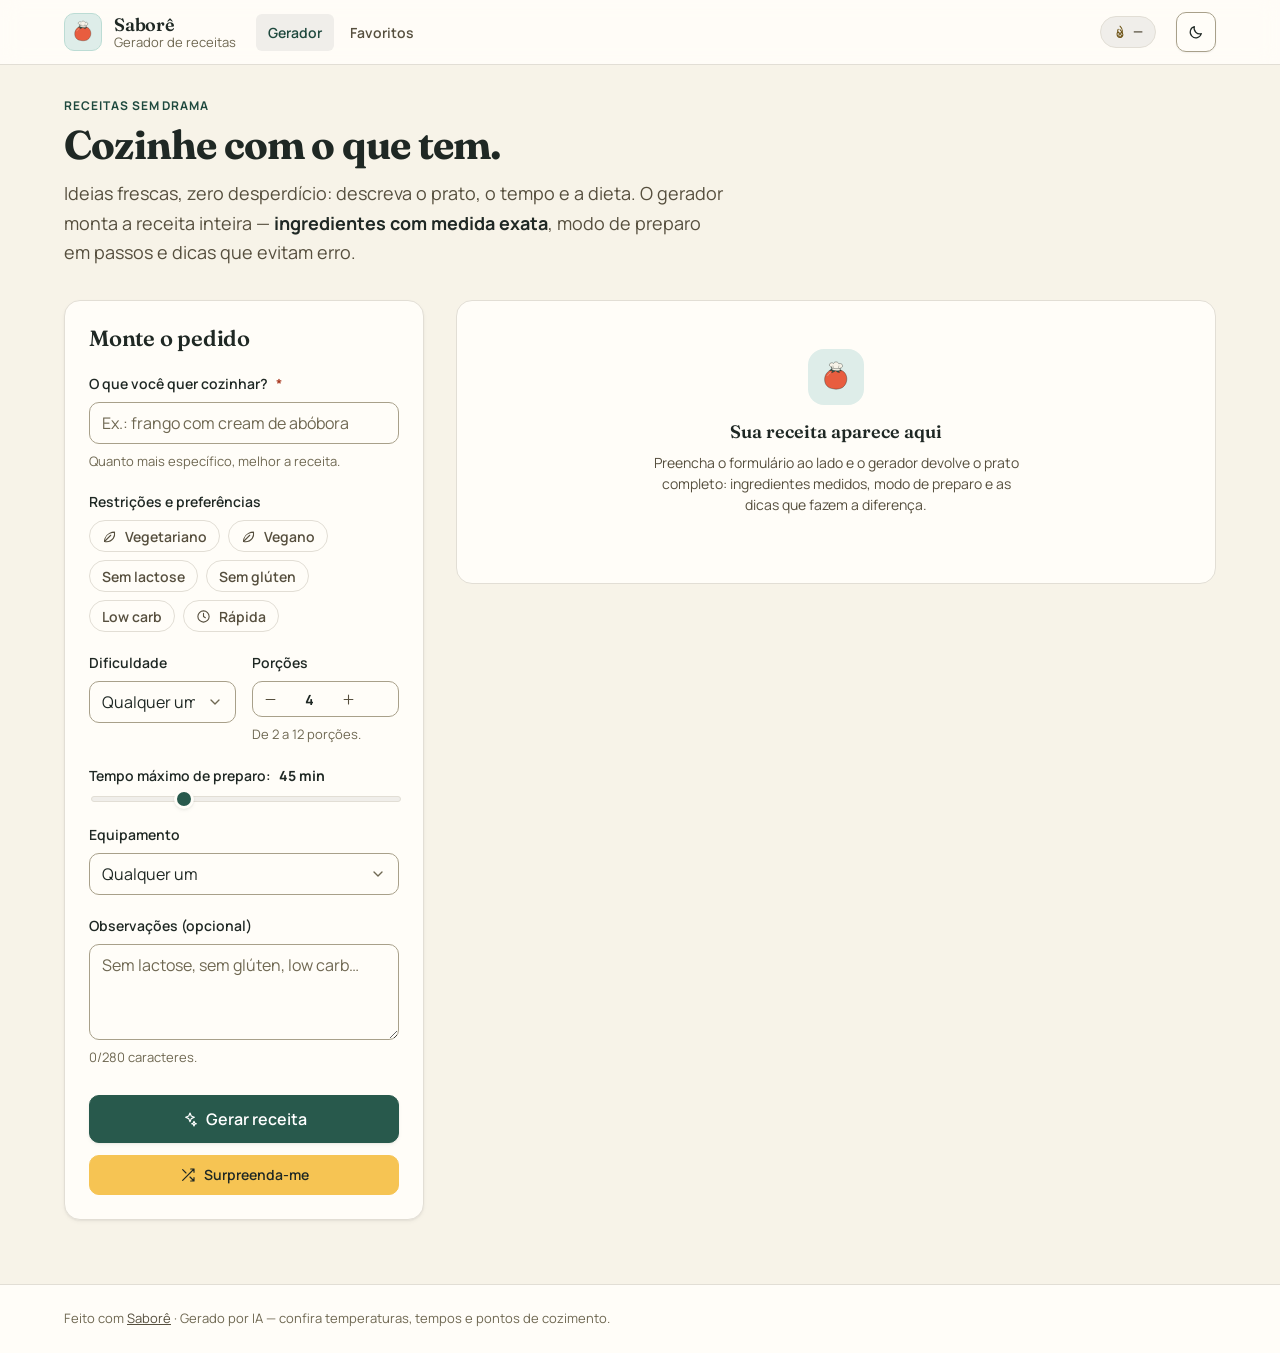
==== commit 7025fc73: "Usa a arte final no logo e no card de compartilhamento - Simbolo tomate-chef inline com os 6 paths d" ====
--- a/index.html
+++ b/index.html
@@ -30,16 +30,25 @@
   <defs>
     <g id="ico" fill="none" stroke="currentColor" stroke-width="1.75" stroke-linecap="round" stroke-linejoin="round"></g>
   </defs>
-  <symbol id="tomate-chef" viewBox="0 0 230 230">
+  <symbol id="tomate-chef" viewBox="0 0 240 240">
     <!-- Corpo do tomate -->
-    <path d="M115 62c-34 0-62 22-62 56 0 34 27 54 62 54s62-20 62-54c0-34-28-56-62-56z"
-          fill="#E85D3F" stroke="#1F2824" stroke-width="3" stroke-linejoin="round"/>
+    <path d="M119 83.7688C145 72.7688 173 91.7688 178 119.769C184 149.769 164 180.769 138 183.769C126 187.102 114.667 187.102 104 183.769C77 182.769 57 160.769 58 132.769C58 103.769 82 76.7688 105 81.7688C110.333 81.7688 115 82.4355 119 83.7688Z"
+          fill="#E85D3F" stroke="#1F2824" stroke-width="2" stroke-linecap="round" stroke-linejoin="round"/>
+    <!-- Brilho -->
+    <path d="M75 111.769C78.3333 104.435 83.3333 99.4355 90 96.7688"
+          fill="none" stroke="#F7F3E8" stroke-width="2" stroke-linecap="round" stroke-linejoin="round"/>
     <!-- Folhas -->
-    <path d="M92 70l10 12 13-10 12 10 10-12-8-4h-30z"
-          fill="#28594C" stroke="#1F2824" stroke-width="2.5" stroke-linejoin="round"/>
+    <path d="M112.287 76.6667C101.641 75.1807 92.6035 77.7182 85.1754 84.2791L102.159 85.5226L96.0024 96.4355C105.363 94.5694 112.753 90.6749 118.172 84.7519C124.723 92.8465 132.008 96.2846 140.027 95.066L133.171 84.9667L149.14 87.1957C142.579 79.7677 134.628 76.3201 125.286 76.853L112.287 76.6667Z"
+          fill="#28594C" stroke="#1F2824" stroke-width="2" stroke-linecap="round" stroke-linejoin="round"/>
     <!-- Chapeu de chef -->
-    <path d="M80 40c-4-10 6-18 16-14 6-8 22-8 28 0 10-4 22 4 26 14 2 6-2 12-8 14l-4 6H92l-4-6c-6-2-10-8-8-14z"
-          fill="#F7F3E8" stroke="#1F2824" stroke-width="3" stroke-linejoin="round"/>
+    <path d="M95.4323 66.4242C79.4626 64.1953 80.7633 43.2117 95.7761 42.4267C100.452 41.827 104.099 43.2127 106.718 46.5839C110.903 33.6425 131.873 35.9431 135.7 47.9992C149.785 42.2004 160.597 55.3566 153.441 66.2552C151.393 69.5595 148.036 71.1783 143.37 71.1114L139.213 82.053C125.167 85.1854 111.511 84.3231 98.2457 79.4659L95.4323 66.4242Z"
+          fill="#F7F3E8" stroke="#1F2824" stroke-width="2" stroke-linecap="round" stroke-linejoin="round"/>
+    <!-- Dobras do chapeu -->
+    <path d="M103.532 59.5396L105.403 68.5673M135.528 59.998L133.385 69.9683"
+          fill="none" stroke="#1F2824" stroke-width="1.5" stroke-linecap="round" stroke-linejoin="round"/>
+    <!-- Faixa do chapeu -->
+    <path d="M97.3604 71.4524C111.978 74.9955 127.305 75.5484 143.341 73.1112L141.184 84.0814C127.138 87.2139 113.149 86.3467 99.217 81.48L97.3604 71.4524Z"
+          fill="#F7F3E8" stroke="#1F2824" stroke-width="2" stroke-linecap="round" stroke-linejoin="round"/>
   </symbol>
   <symbol id="i-clock" viewBox="0 0 24 24" fill="none" stroke="currentColor" stroke-width="1.75" stroke-linecap="round" stroke-linejoin="round"><circle cx="12" cy="12" r="9"/><path d="M12 7v5l3 2"/></symbol>
   <symbol id="i-flame" viewBox="0 0 24 24" fill="none" stroke="currentColor" stroke-width="1.75" stroke-linecap="round" stroke-linejoin="round"><path d="M12 2s4 4 4 8a4 4 0 0 1-8 0c0-1 .5-2 1-2.5"/><path d="M8.5 12A4.5 4.5 0 0 0 7 16.5 5 5 0 0 0 12 21a5 5 0 0 0 5-4.5c0-4-5-8.5-5-8.5"/><path d="M12 21a2.5 2.5 0 0 0 2.5-2.5c0-1.5-1.5-2.5-2.5-4-.5 1-2 1.5-2 4A2.5 2.5 0 0 0 12 21Z"/></symbol>
--- a/assets/guide.css
+++ b/assets/guide.css
@@ -439,7 +439,7 @@
 /* --- Empty state --- */
 .empty { text-align: center; padding: var(--space-12) var(--space-6); }
 .empty-icon { width: 56px; height: 56px; margin: 0 auto var(--space-4); border-radius: var(--radius-lg); display: grid; place-items: center; background: var(--primary-subtle); color: var(--text-primary); }
-.empty-icon svg { width: 38px; height: 38px; }
+.empty-icon svg { width: 44px; height: 44px; }
 .empty h4 { margin-bottom: var(--space-2); }
 .empty p { color: var(--text-muted); font-size: var(--fs-sm); max-width: 42ch; margin: 0 auto var(--space-5); }
 
--- a/assets/app.css
+++ b/assets/app.css
@@ -63,7 +63,7 @@
   color: var(--text-primary);
   border: 1px solid var(--primary-border);
 }
-.brand-mark svg { width: 28px; height: 28px; }
+.brand-mark svg { width: 32px; height: 32px; }
 .brand-name {
   font-family: var(--font-display);
   font-size: var(--fs-h4);
